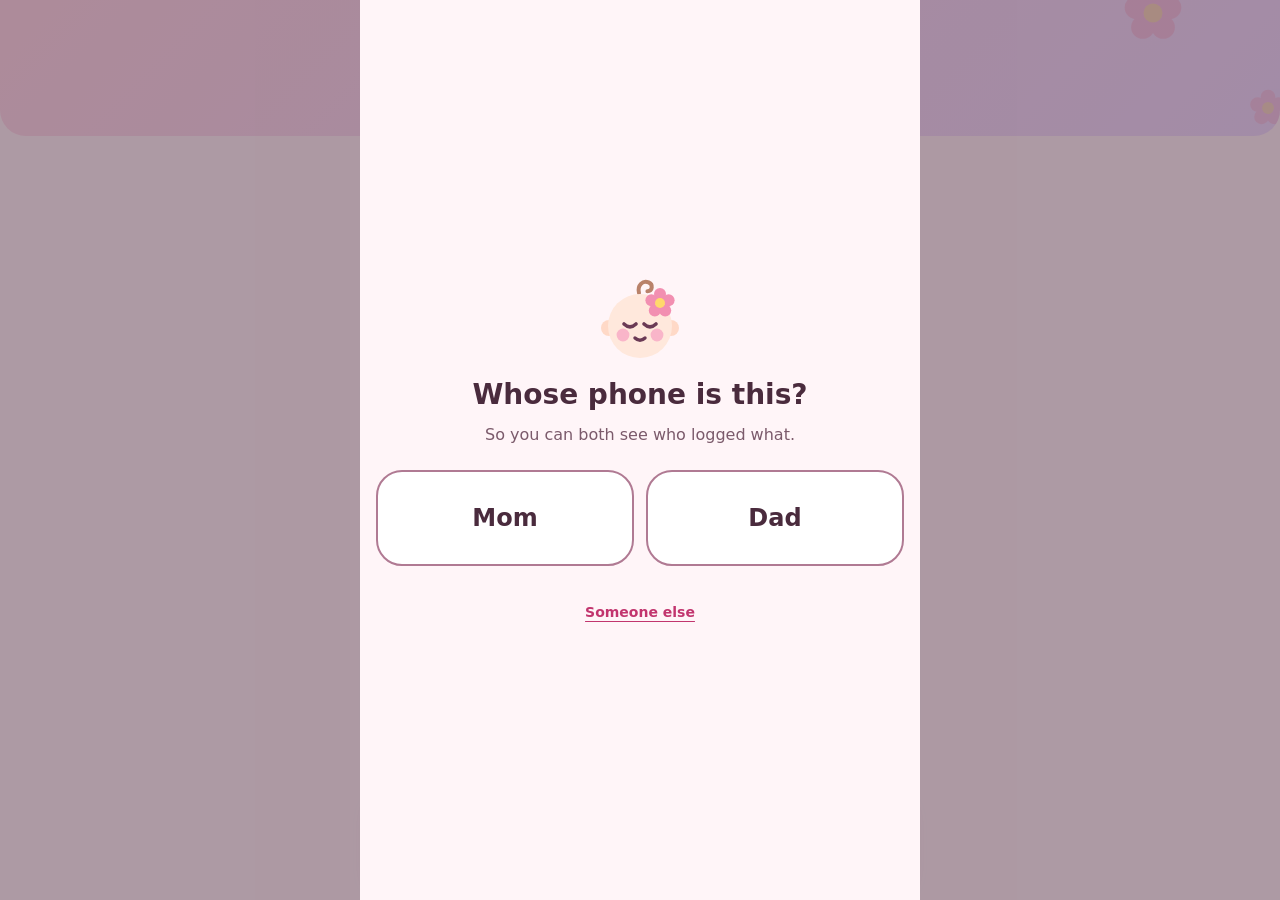
==== index.html @ aec317e0 "What she drank, and donor milk. The front page adds up bottle feeds over the last 24 hours and each " ====
<!doctype html>
<html lang="en">
<head>
<meta charset="utf-8">
<meta name="viewport" content="width=device-width, initial-scale=1, viewport-fit=cover">
<meta name="robots" content="noindex, nofollow">
<title>Jubilee</title>
<meta name="theme-color" content="#FFD9E6" media="(prefers-color-scheme: light)">
<meta name="theme-color" content="#4A2B3D" media="(prefers-color-scheme: dark)">
<meta name="apple-mobile-web-app-capable" content="yes">
<meta name="mobile-web-app-capable" content="yes">
<meta name="apple-mobile-web-app-status-bar-style" content="default">
<meta name="apple-mobile-web-app-title" content="Jubilee">
<link rel="manifest" href="manifest.webmanifest">
<link rel="apple-touch-icon" href="bloom-180.png">
<link rel="icon" type="image/png" href="bloom-180.png">
<link rel="stylesheet" href="style.css">
</head>
<body>
<a class="skip" href="#main">Skip to the log</a>

<!-- The drawings. Each is used by name with <svg class="art"><use href="#i-…"/></svg>. -->
<svg width="0" height="0" style="position:absolute" aria-hidden="true" focusable="false">
  <symbol id="i-feed" viewBox="0 0 48 48">
    <path d="M19.500 12c0-6.500 9-6.500 9 0z" fill="#F7A8C4"/>
    <rect x="15" y="11.500" width="18" height="6" rx="3" fill="#E86FA0"/>
    <rect x="14" y="17" width="20" height="26" rx="8" fill="#FFFFFF" stroke="#E86FA0" stroke-width="2"/>
    <path d="M15.500 27h17v8a6.500 6.500 0 0 1-6.500 6.500h-4a6.500 6.500 0 0 1-6.500-6.500z" fill="#FFE1EC"/>
    <circle cx="20.500" cy="31" r="1.500" fill="#6B3A55"/><circle cx="27.500" cy="31" r="1.500" fill="#6B3A55"/>
    <path d="M21.500 34.500q2.500 2.300 5 0" fill="none" stroke="#6B3A55" stroke-width="1.500" stroke-linecap="round"/>
    <circle cx="18" cy="34" r="1.600" fill="#F7A8C4" opacity=".8"/><circle cx="30" cy="34" r="1.600" fill="#F7A8C4" opacity=".8"/>
  </symbol>
  <symbol id="i-pee" viewBox="0 0 48 48">
    <path d="M24 5c7.500 9.500 12.500 15.500 12.500 23a12.500 12.500 0 0 1-25 0c0-7.500 5-13.500 12.500-23z" fill="#FFE08A" stroke="#F0B94A" stroke-width="2" stroke-linejoin="round"/>
    <path d="M17 24c.500-3 2-5.500 4-8" fill="none" stroke="#FFFFFF" stroke-width="2.500" stroke-linecap="round" opacity=".85"/>
    <circle cx="20" cy="29" r="1.600" fill="#6B3A55"/><circle cx="28" cy="29" r="1.600" fill="#6B3A55"/>
    <path d="M21 33q3 2.600 6 0" fill="none" stroke="#6B3A55" stroke-width="1.600" stroke-linecap="round"/>
    <circle cx="17" cy="32.500" r="1.800" fill="#F7A8C4" opacity=".85"/><circle cx="31" cy="32.500" r="1.800" fill="#F7A8C4" opacity=".85"/>
  </symbol>
  <symbol id="i-poop" viewBox="0 0 48 48">
    <path d="M25 5c1 4.500-1.500 6.500-4.500 7.500-3.500 1.200-5 3.500-4 6.500-4 .800-6 4-5 7.500-4.500 1.200-6.500 5.500-4.500 9.500 1.300 2.700 4 4.500 7.500 4.500h19c3.500 0 6.200-1.800 7.500-4.500 2-4 0-8.300-4.500-9.500 1-3.500-1-6.700-5-7.500 1-4-1-6.500-3.500-8-1.500-.900-2.500-3-3-6z" fill="#C79B7A" stroke="#9A6E52" stroke-width="2" stroke-linejoin="round"/>
    <circle cx="19" cy="30" r="3.300" fill="#FFFFFF"/><circle cx="29" cy="30" r="3.300" fill="#FFFFFF"/>
    <circle cx="19.600" cy="30.400" r="1.500" fill="#5A3B2A"/><circle cx="28.400" cy="30.400" r="1.500" fill="#5A3B2A"/>
    <path d="M20.500 36q3.500 3 7 0" fill="none" stroke="#5A3B2A" stroke-width="1.700" stroke-linecap="round"/>
    <circle cx="14.500" cy="34.500" r="1.900" fill="#F7A8C4" opacity=".85"/><circle cx="33.500" cy="34.500" r="1.900" fill="#F7A8C4" opacity=".85"/>
  </symbol>
  <symbol id="i-pump" viewBox="0 0 48 48">
    <path d="M13 6h22l-6.500 9.500h-9z" fill="#CDEFE0" stroke="#5FB894" stroke-width="2" stroke-linejoin="round"/>
    <rect x="18.500" y="14.500" width="11" height="5" rx="2" fill="#5FB894"/>
    <rect x="13" y="19" width="22" height="24" rx="8" fill="#FFFFFF" stroke="#5FB894" stroke-width="2"/>
    <path d="M14.500 30h19v5a6.500 6.500 0 0 1-6.500 6.500h-6a6.500 6.500 0 0 1-6.500-6.500z" fill="#DDF5EA"/>
    <circle cx="20.500" cy="32.500" r="1.500" fill="#6B3A55"/><circle cx="27.500" cy="32.500" r="1.500" fill="#6B3A55"/>
    <path d="M21.500 36q2.500 2.300 5 0" fill="none" stroke="#6B3A55" stroke-width="1.500" stroke-linecap="round"/>
    <circle cx="18" cy="35.500" r="1.600" fill="#F7A8C4" opacity=".8"/><circle cx="30" cy="35.500" r="1.600" fill="#F7A8C4" opacity=".8"/>
  </symbol>
  <symbol id="i-flower" viewBox="0 0 48 48">
    <g fill="currentColor">
      <circle cx="24" cy="12" r="8"/><circle cx="35.400" cy="20.300" r="8"/><circle cx="31" cy="33.700" r="8"/>
      <circle cx="17" cy="33.700" r="8"/><circle cx="12.600" cy="20.300" r="8"/>
    </g>
    <circle cx="24" cy="24" r="6.500" fill="#FFD86B"/>
  </symbol>
  <symbol id="i-baby" viewBox="0 0 48 48">
    <path d="M23.500 9.500c-1-4 2-6.500 4.800-5.300 2.400 1 2 4.400-.600 4.400" fill="none" stroke="#B9826A" stroke-width="2" stroke-linecap="round"/>
    <circle cx="8.500" cy="27" r="4" fill="#FFD9C7"/><circle cx="39.500" cy="27" r="4" fill="#FFD9C7"/>
    <circle cx="24" cy="26" r="16" fill="#FFE8DC"/>
    <circle cx="15.500" cy="30.500" r="3.200" fill="#F7A8C4" opacity=".8"/><circle cx="32.500" cy="30.500" r="3.200" fill="#F7A8C4" opacity=".8"/>
    <path d="M16 25q3 2.800 6 0M26 25q3 2.800 6 0" fill="none" stroke="#6B3A55" stroke-width="1.800" stroke-linecap="round"/>
    <path d="M21.500 32q2.500 2.300 5 0" fill="none" stroke="#6B3A55" stroke-width="1.700" stroke-linecap="round"/>
    <g fill="#F28FB1"><circle cx="34" cy="10" r="3"/><circle cx="38.300" cy="13.100" r="3"/><circle cx="36.600" cy="18.200" r="3"/><circle cx="31.400" cy="18.200" r="3"/><circle cx="29.700" cy="13.100" r="3"/></g>
    <circle cx="34" cy="14.500" r="2.500" fill="#FFD86B"/>
  </symbol>
</svg>

<header class="bar">
  <svg class="art bar-deco bar-deco-1" aria-hidden="true"><use href="#i-flower"/></svg>
  <svg class="art bar-deco bar-deco-2" aria-hidden="true"><use href="#i-flower"/></svg>
  <svg class="art bar-deco bar-deco-3" aria-hidden="true"><use href="#i-flower"/></svg>
  <div class="bar-top">
    <svg class="art bar-face" aria-hidden="true"><use href="#i-baby"/></svg>
    <div class="bar-title">
      <p class="bar-eyebrow">Feeds &amp; diapers</p>
      <h1 id="babyName">Jubilee</h1>
    </div>
    <button type="button" class="icon-btn" id="helpBtn" aria-label="How this works"><span aria-hidden="true">?</span></button>
    <button type="button" class="icon-btn" id="gearBtn" aria-label="Settings">
      <svg class="line" viewBox="0 0 24 24" aria-hidden="true"><circle cx="12" cy="12" r="3"/><path d="M12 2.8v2.4M12 18.8v2.4M2.8 12h2.4M18.8 12h2.4M5.5 5.5l1.7 1.7M16.8 16.8l1.7 1.7M5.5 18.5l1.7-1.700M16.800 7.200l1.700-1.700"/></svg>
    </button>
  </div>
  <button type="button" class="sync" id="syncBtn">
    <span class="sync-dot" aria-hidden="true"></span><span id="syncText">This phone only. Tap to connect</span>
  </button>
</header>

<main id="main">
  <!-- Shown in Safari on an iPhone until the app is on the Home Screen. -->
  <div class="nudge" id="nudge" hidden>
    <svg class="art" aria-hidden="true"><use href="#i-flower"/></svg>
    <div class="nudge-body">
      <p class="nudge-title">Put Jubilee on your Home Screen</p>
      <p class="nudge-text" id="nudgeText">It opens like a real app, one tap from your Home Screen. Four quick steps, with pictures.</p>
      <div class="nudge-actions">
        <button type="button" class="btn btn-primary" id="nudgeShow">Show me how</button>
        <button type="button" class="link-btn" id="nudgeHide">Not now</button>
      </div>
    </div>
  </div>

  <!-- On a connected phone, until the other phone has logged something. -->
  <div class="nudge" id="invite" hidden>
    <svg class="art" aria-hidden="true"><use href="#i-flower"/></svg>
    <div class="nudge-body">
      <p class="nudge-title" id="inviteTitle">Share Jubilee with the other phone</p>
      <p class="nudge-text">One tap sends a link. Their phone walks them through the rest, so there is nothing to explain.</p>
      <div class="nudge-actions">
        <button type="button" class="btn btn-primary" id="inviteSend">Send the invite</button>
        <button type="button" class="link-btn" id="inviteHide">Not now</button>
      </div>
    </div>
  </div>

  <!-- A feed or pump that is still going. One tap on Done saves how long it took. -->
  <div class="running" id="running" hidden>
    <svg class="art" aria-hidden="true"><use id="runningArt" href="#i-feed"/></svg>
    <p class="running-text"><strong id="runningWhat">Feeding</strong><span id="runningTime">1 min</span></p>
    <button type="button" class="btn btn-primary" id="runningDone">Done feeding</button>
    <button type="button" class="link-btn" id="runningStop">Don't time it</button>
  </div>

  <section class="since" aria-label="Time since the last feed, pee, poop and pump">
    <div class="since-item" data-kind="feed">
      <svg class="art" aria-hidden="true"><use href="#i-feed"/></svg>
      <h2 class="eyebrow">Last feed</h2>
      <p class="since-value" id="sinceFeed">&ndash;</p>
      <p class="since-sub" id="sinceFeedSub">None yet</p>
    </div>
    <div class="since-item" data-kind="pee">
      <svg class="art" aria-hidden="true"><use href="#i-pee"/></svg>
      <h2 class="eyebrow">Last pee</h2>
      <p class="since-value" id="sincePee">&ndash;</p>
      <p class="since-sub" id="sincePeeSub">None yet</p>
    </div>
    <div class="since-item" data-kind="poop">
      <svg class="art" aria-hidden="true"><use href="#i-poop"/></svg>
      <h2 class="eyebrow">Last poop</h2>
      <p class="since-value" id="sincePoop">&ndash;</p>
      <p class="since-sub" id="sincePoopSub">None yet</p>
    </div>
    <div class="since-item" data-kind="pump">
      <svg class="art" aria-hidden="true"><use href="#i-pump"/></svg>
      <h2 class="eyebrow">Last pump</h2>
      <p class="since-value" id="sincePump">&ndash;</p>
      <p class="since-sub" id="sincePumpSub">None yet</p>
    </div>
  </section>

  <p class="next-side" id="nextSide" hidden></p>

  <p class="tally"><span class="eyebrow">Last 24 hours</span> <span id="tally">0 feeds &middot; 0 pees &middot; 0 poops</span></p>
  <p class="tally tally-drank" id="intakeLine" hidden><span class="eyebrow">She drank, last 24 hours</span> <span id="intake"></span></p>

  <p class="notice" id="notice" hidden></p>

  <!-- Folded shut by default. The steps are filled in by app.js from core.js, the same text the button copies. -->
  <details class="install" id="install">
    <summary>
      <span>Put this app on a Home Screen</span>
      <svg class="line" viewBox="0 0 24 24" aria-hidden="true"><path d="M6 9l6 6 6-6"/></svg>
    </summary>
    <div class="install-body">
      <p class="install-note">For iPhone. Copy the steps and text them to whoever needs the app.</p>
      <ol class="install-steps" id="installSteps"></ol>
      <button type="button" class="btn" id="installCopy">Copy these steps</button>
    </div>
  </details>

  <section class="history" aria-labelledby="historyHead">
    <h2 class="eyebrow" id="historyHead">History</h2>
    <div id="log"></div>
  </section>
</main>

<!-- Appears for a few seconds after a tap: undo, back-date, or add detail. Nothing here is required. -->
<aside class="tray" id="tray" hidden aria-live="polite">
  <div class="tray-head">
    <p class="tray-title" id="trayTitle"></p>
    <button type="button" class="link-btn" id="trayUndo">Undo</button>
  </div>
  <div id="traySide" hidden>
    <p class="eyebrow tray-label" id="traySideLabel">Started on</p>
    <div class="chips chips-big" role="group" aria-labelledby="traySideLabel">
      <button type="button" class="chip" data-side="L" aria-pressed="false">Left</button>
      <button type="button" class="chip" data-side="R" aria-pressed="false">Right</button>
      <button type="button" class="chip" data-side="bottle" aria-pressed="false">Bottle</button>
    </div>
  </div>
  <div id="trayAmount" hidden>
    <p class="eyebrow tray-label" id="trayAmountLabel">How much</p>
    <div class="milk-pick" id="trayMilk" hidden>
      <button type="button" class="chip" id="trayDonor" aria-pressed="false">Donor milk</button>
    </div>
    <div class="unit-pick" role="group" aria-label="Measure in">
      <button type="button" class="chip" data-unit="oz" aria-pressed="true" aria-label="Measure in ounces">oz</button>
      <button type="button" class="chip" data-unit="ml" aria-pressed="false" aria-label="Measure in millilitres">mL</button>
    </div>
    <div data-for-unit="oz">
      <div class="chips" role="group" aria-labelledby="trayAmountLabel">
        <button type="button" class="chip" data-oz="1" aria-pressed="false">1 oz</button>
        <button type="button" class="chip" data-oz="2" aria-pressed="false">2 oz</button>
        <button type="button" class="chip" data-oz="3" aria-pressed="false">3 oz</button>
        <button type="button" class="chip" data-oz="4" aria-pressed="false">4 oz</button>
      </div>
      <div class="stepper">
        <button type="button" class="chip" data-step="-0.5" aria-label="Half an ounce less">&minus; &frac12;</button>
        <p class="stepper-value" id="trayOz" aria-live="polite">Not set</p>
        <button type="button" class="chip" data-step="0.5" aria-label="Half an ounce more">+ &frac12;</button>
      </div>
    </div>
    <div data-for-unit="ml" hidden>
      <div class="chips" role="group" aria-labelledby="trayAmountLabel">
        <button type="button" class="chip" data-ml="15" aria-pressed="false">15 mL</button>
        <button type="button" class="chip" data-ml="30" aria-pressed="false">30 mL</button>
        <button type="button" class="chip" data-ml="45" aria-pressed="false">45 mL</button>
        <button type="button" class="chip" data-ml="60" aria-pressed="false">60 mL</button>
      </div>
      <div class="stepper stepper-ml">
        <button type="button" class="chip" data-step-ml="-5" aria-label="5 millilitres less">&minus; 5</button>
        <button type="button" class="chip" data-step-ml="-1" aria-label="1 millilitre less">&minus; 1</button>
        <p class="stepper-value" id="trayMl" aria-live="polite">Not set</p>
        <button type="button" class="chip" data-step-ml="1" aria-label="1 millilitre more">+ 1</button>
        <button type="button" class="chip" data-step-ml="5" aria-label="5 millilitres more">+ 5</button>
      </div>
    </div>
  </div>
  <p class="eyebrow tray-label">Happened earlier? Tap how long ago</p>
  <div class="chips" id="trayWhen" role="group" aria-label="How long ago did it happen">
    <button type="button" class="chip" data-back="0" aria-pressed="true">Just now</button>
    <button type="button" class="chip" data-back="15" aria-pressed="false">15 min</button>
    <button type="button" class="chip" data-back="30" aria-pressed="false">30 min</button>
    <button type="button" class="chip" data-back="60" aria-pressed="false">1 hour</button>
  </div>
  <div class="tray-foot">
    <button type="button" class="link-btn" id="trayMore">Add a note or exact time</button>
    <button type="button" class="link-btn" id="trayDone">Close</button>
  </div>
</aside>

<nav class="actions" aria-label="Log it now, one tap">
  <button type="button" class="act" data-log="feed">
    <svg class="art" aria-hidden="true"><use href="#i-feed"/></svg>
    <span class="act-label">Feed</span>
  </button>
  <button type="button" class="act" data-log="pee">
    <svg class="art" aria-hidden="true"><use href="#i-pee"/></svg>
    <span class="act-label">Pee</span>
  </button>
  <button type="button" class="act" data-log="poop">
    <svg class="art" aria-hidden="true"><use href="#i-poop"/></svg>
    <span class="act-label">Poop</span>
  </button>
  <button type="button" class="act" data-log="pump">
    <svg class="art" aria-hidden="true"><use href="#i-pump"/></svg>
    <span class="act-label">Pump</span>
  </button>
</nav>

<dialog class="sheet" id="editSheet" aria-labelledby="editTitle">
  <form method="dialog" id="editForm" novalidate>
    <h2 class="sheet-title" id="editTitle" tabindex="-1" autofocus>Edit entry</h2>

    <fieldset class="seg seg-4">
      <legend class="eyebrow">What was it</legend>
      <label><input type="radio" name="kind" value="feed"><span>Feed</span></label>
      <label><input type="radio" name="kind" value="pee"><span>Pee</span></label>
      <label><input type="radio" name="kind" value="poop"><span>Poop</span></label>
      <label><input type="radio" name="kind" value="pump"><span>Pump</span></label>
    </fieldset>

    <label class="field">
      <span class="eyebrow">When</span>
      <input type="datetime-local" id="editWhen" name="when" required>
      <span class="field-error" id="editWhenError" hidden>Pick a date and time for this entry.</span>
    </label>

    <div id="feedFields">
      <fieldset class="seg seg-4" id="editSide">
        <legend class="eyebrow">Started on (optional)</legend>
        <label><input type="checkbox" name="side" value="L"><span>Left</span></label>
        <label><input type="checkbox" name="side" value="R"><span>Right</span></label>
        <label><input type="checkbox" name="side" value="B"><span>Both</span></label>
        <label><input type="checkbox" name="side" value="bottle"><span>Bottle</span></label>
      </fieldset>
      <div class="field-row">
        <label class="field">
          <span class="eyebrow">How long, minutes (optional)</span>
          <input type="number" id="editMin" name="minutes" autocomplete="off" inputmode="numeric" min="0" max="600" step="1">
        </label>
        <label class="field">
          <span class="eyebrow">How much (optional)</span>
          <input type="number" id="editAmount" name="amount" autocomplete="off" inputmode="decimal" min="0" max="99" step="0.25">
        </label>
      </div>
      <fieldset class="seg seg-2 seg-tight" id="editMilk">
        <legend class="eyebrow">What milk (optional)</legend>
        <label><input type="checkbox" name="donor"><span>Donor milk</span></label>
      </fieldset>
      <fieldset class="seg seg-2 seg-tight">
        <legend class="eyebrow">Measured in</legend>
        <label><input type="radio" name="unit" value="oz" checked><span>Ounces</span></label>
        <label><input type="radio" name="unit" value="ml"><span>mL</span></label>
      </fieldset>
    </div>

    <label class="field">
      <span class="eyebrow">Note (optional)</span>
      <input type="text" id="editNote" name="note" maxlength="280" autocomplete="off">
    </label>

    <div class="sheet-actions">
      <button type="submit" class="btn btn-primary" id="editSave">Save entry</button>
      <button type="button" class="btn" id="editCancel">Cancel</button>
    </div>
    <button type="button" class="btn btn-danger" id="editDelete">Delete this entry</button>
  </form>
</dialog>

<dialog class="sheet" id="settingsSheet" aria-labelledby="settingsTitle">
  <form method="dialog" id="settingsForm" novalidate>
    <h2 class="sheet-title" id="settingsTitle" tabindex="-1" autofocus>Settings</h2>

    <fieldset class="seg">
      <legend class="eyebrow">Whose phone is this</legend>
      <label><input type="radio" name="who" value="mom"><span>Mom</span></label>
      <label><input type="radio" name="who" value="dad"><span>Dad</span></label>
      <label><input type="radio" name="who" value="other"><span>Other</span></label>
    </fieldset>
    <label class="field" id="setMeField" hidden>
      <span class="eyebrow">Your name</span>
      <input type="text" id="setMe" name="logger" maxlength="40" autocomplete="off" placeholder="Grandma, Auntie…">
      <span class="field-help">Shown next to what you log, so everyone can tell who logged what.</span>
    </label>
    <fieldset class="seg seg-2">
      <legend class="eyebrow">A feed on this phone is usually</legend>
      <label><input type="radio" name="feedkind" value="breast"><span>Breast</span></label>
      <label><input type="radio" name="feedkind" value="bottle"><span>Bottle</span></label>
      <p class="field-help seg-help">Only the starting choice. Left, Right and Bottle are always there on every feed.</p>
    </fieldset>
    <label class="field">
      <span class="eyebrow">Baby's name</span>
      <input type="text" id="setBaby" name="baby" maxlength="40" autocomplete="off">
    </label>

    <h3 class="sheet-sub">Sharing between phones</h3>
    <p class="sheet-status" id="setStatus"></p>
    <button type="button" class="btn btn-primary" id="setShare" hidden>Invite another phone</button>
    <details class="adv" id="setAdv">
      <summary>Connect by hand</summary>
      <p class="field-help">You should not need this. The invite link does it for you.</p>
      <label class="field">
        <span class="eyebrow">Sync key or setup link</span>
        <input type="text" id="setToken" name="synckey" autocomplete="off" autocapitalize="off" autocorrect="off" spellcheck="false">
        <span class="field-help">Paste the invite link you were texted, or the GitHub key if this is the very first phone.</span>
        <span class="field-error" id="setTokenError" hidden></span>
      </label>
      <label class="field">
        <span class="eyebrow">Private log location</span>
        <input type="text" id="setRepo" name="logrepo" autocomplete="off" autocapitalize="off" spellcheck="false">
        <span class="field-help">Leave this as it is.</span>
      </label>
    </details>

    <div class="sheet-actions">
      <button type="submit" class="btn btn-primary" id="setSave">Save settings</button>
      <button type="button" class="btn" id="setCancel">Cancel</button>
    </div>
    <button type="button" class="btn" id="setExport">Download the log as a spreadsheet</button>
    <button type="button" class="btn" id="setHelp">How this works</button>
  </form>
</dialog>

<!-- The first-run guide. One screen at a time; app.js decides which this phone needs (core.firstScreen). -->
<dialog class="sheet guide" id="guide" aria-label="Getting started">
  <section class="guide-step" data-step="hello" hidden>
    <svg class="art welcome-art" aria-hidden="true"><use href="#i-baby"/></svg>
    <h2 class="sheet-title" tabindex="-1">Welcome to Jubilee</h2>
    <p class="welcome-lead">One tap logs a feed or a diaper, and you both see it. Let's put it on your phone. It takes about a minute.</p>
    <button type="button" class="btn btn-primary btn-big" id="guideGo">Let's go</button>
    <button type="button" class="link-btn guide-skip" data-guide="later">Not now, just let me look</button>
  </section>

  <section class="guide-step" data-step="install" hidden>
    <p class="guide-count">Step 1 of 2</p>
    <h2 class="sheet-title" tabindex="-1">Put Jubilee on your Home Screen</h2>
    <div class="seg seg-2 guide-browser" role="group" aria-label="Which browser are you in">
      <button type="button" class="chip" data-browser="safari" aria-pressed="true">Safari</button>
      <button type="button" class="chip" data-browser="chrome" aria-pressed="false">Chrome</button>
    </div>
    <p class="guide-note" id="guideBrowserNote">Pick the one you are in right now. The steps change to match.</p>
    <ol class="guide-list" id="guideList"></ol>
    <p class="guide-note" id="guideCarry">It walks you through the rest.</p>
    <button type="button" class="link-btn guide-skip" data-guide="later">Not now, just let me look</button>
  </section>

  <section class="guide-step" data-step="connect" hidden>
    <svg class="art welcome-art guide-flower" aria-hidden="true"><use href="#i-flower"/></svg>
    <p class="guide-count">Step 2 of 2</p>
    <h2 class="sheet-title" tabindex="-1">Connect to your family's log</h2>
    <p class="welcome-lead">So you both see the same feeds and diapers.</p>
    <ol class="guide-list guide-list-plain">
      <li><span><strong>Go to the text message with the Jubilee invite.</strong> Press and hold the link, then tap "Copy".</span></li>
      <li><span><strong>Come back here and tap the box below.</strong> Tap "Paste".</span></li>
      <li><span><strong>Tap "Connect".</strong></span></li>
    </ol>
    <label class="field guide-field">
      <span class="eyebrow">Paste the invite link here</span>
      <input type="text" id="guidePaste" autocomplete="off" autocapitalize="off" autocorrect="off" spellcheck="false" placeholder="Tap here, then tap Paste">
      <span class="field-error" id="guidePasteError" hidden>That is not a Jubilee invite. Copy the whole link from the text message and try again.</span>
    </label>
    <button type="button" class="btn btn-primary btn-big" id="guidePasteGo">Connect</button>
    <button type="button" class="btn" id="guideConnect">Or paste it for me</button>
    <p class="guide-note" id="guideConnectHelp" hidden>Nothing to paste yet. Copy the invite link from the text message first.</p>
    <p class="guide-note">Setting up the very first phone? Paste your GitHub key in the box instead.</p>
    <button type="button" class="link-btn guide-skip" data-guide="skip-connect">Skip, use this phone on its own</button>
  </section>

  <section class="guide-step" data-step="who" hidden>
    <svg class="art welcome-art" aria-hidden="true"><use href="#i-baby"/></svg>
    <h2 class="sheet-title" tabindex="-1">Whose phone is this?</h2>
    <p class="welcome-lead">So you can both see who logged what.</p>
    <div class="guide-who">
      <button type="button" class="btn btn-big" data-who="mom">Mom</button>
      <button type="button" class="btn btn-big" data-who="dad">Dad</button>
    </div>
    <button type="button" class="link-btn guide-skip" id="guideWhoOther">Someone else</button>
    <div id="guideOther" hidden>
      <label class="field">
        <span class="eyebrow">Your name</span>
        <input type="text" id="guideName" maxlength="40" autocomplete="off" placeholder="Grandma, Auntie…">
      </label>
      <button type="button" class="btn btn-primary" id="guideNameGo">That's me</button>
    </div>
  </section>
</dialog>

<!-- The four short tips. Shown once by itself on first open; the ? button and "How this works" bring it back any time. -->
<dialog class="sheet welcome" id="welcomeSheet" aria-labelledby="welcomeTitle">
  <svg class="art welcome-art" aria-hidden="true"><use href="#i-baby"/></svg>
  <h2 class="sheet-title" id="welcomeTitle" tabindex="-1" autofocus>Welcome to Jubilee</h2>
  <p class="welcome-lead">Keeping track is one tap. Here's all there is to it.</p>
  <ul class="tips">
    <li><svg class="art" aria-hidden="true"><use href="#i-feed"/></svg><span><strong>Tap Feed, Pee or Poop</strong> the moment it happens. It's saved with the time. Nothing else to fill in.</span></li>
    <li><svg class="art" aria-hidden="true"><use href="#i-flower"/></svg><span><strong>After a Feed, tap Left or Right</strong> for the side it started on. Jubilee then tells you which side is next.</span></li>
    <li><svg class="art" aria-hidden="true"><use href="#i-flower"/></svg><span><strong>Forgot one?</strong> Tap it now, then tap 15 min, 30 min or 1 hour.</span></li>
    <li><svg class="art" aria-hidden="true"><use href="#i-baby"/></svg><span><strong>Made a mistake?</strong> Tap Undo, or tap any entry to fix or delete it.</span></li>
  </ul>
  <div class="sheet-actions">
    <button type="button" class="btn btn-primary" id="welcomeOk">Got it</button>
    <button type="button" class="btn" id="welcomeMore">Show me more</button>
  </div>
</dialog>

<!-- The whole manual. Opened with "Show me more" on the short tips. -->
<dialog class="sheet help" id="helpSheet" aria-labelledby="helpTitle">
  <h2 class="sheet-title" id="helpTitle" tabindex="-1" autofocus>How this works</h2>
  <button type="button" class="link-btn" id="helpBasics">Just the basics, please</button>

  <section class="help-card">
    <h3><svg class="art" aria-hidden="true"><use href="#i-feed"/></svg>Logging</h3>
    <ol>
      <li>Tap <strong>Feed</strong>, <strong>Pee</strong> or <strong>Poop</strong> at the bottom the moment it happens.</li>
      <li>That's it. It's saved with the time.</li>
    </ol>
    <p>After a <strong>Feed</strong>, two big buttons ask which side she <strong>started on</strong>: tap <strong>Left</strong> or <strong>Right</strong> (or <strong>Bottle</strong>). One tap, no typing. The front page then tells you which side to start on next time.</p>
    <p>After a <strong>Bottle</strong> feed or a <strong>Pump</strong>, the tray asks how much. Tap <strong>oz</strong> or <strong>mL</strong> first, whichever you measure in; this phone remembers. Then tap an amount, or nudge it to the exact number. For a bottle of donor milk, tap <strong>Donor milk</strong> too.</p>
    <p>The front page adds up what she drank from bottles in the last 24 hours, and each day in the list has its own total. A bottle with no amount is called out, so you know the total is short.</p>
    <p>The little tray that pops up also lets you <strong>Undo</strong> or say it happened earlier. Ignore it and it goes away.</p>
  </section>

  <section class="help-card">
    <h3><svg class="art" aria-hidden="true"><use href="#i-flower"/></svg>Forgot to log one?</h3>
    <ol>
      <li>Tap the button now.</li>
      <li>In the tray, tap <strong>15 min</strong>, <strong>30 min</strong> or <strong>1 hour</strong>.</li>
      <li>For any other time, tap <strong>Add a note or exact time</strong>.</li>
    </ol>
  </section>

  <section class="help-card">
    <h3><svg class="art" aria-hidden="true"><use href="#i-baby"/></svg>Fix or delete an entry</h3>
    <ol>
      <li>Tap the entry in <strong>History</strong>.</li>
      <li>Change what you need and tap <strong>Save entry</strong>.</li>
      <li>To remove it, tap <strong>Delete this entry</strong>, then tap it again.</li>
    </ol>
  </section>

  <section class="help-card">
    <h3><svg class="art" aria-hidden="true"><use href="#i-pee"/></svg>What the top of the screen shows</h3>
    <p><strong>Last feed, Last pee, Last poop</strong> is how long ago each one was. <strong>Last 24 hours</strong> is how many of each since this time yesterday.</p>
  </section>

  <section class="help-card">
    <h3><svg class="art" aria-hidden="true"><use href="#i-flower"/></svg>Sharing with the other phone</h3>
    <p>The words under the baby's name tell you where your entries are:</p>
    <ul>
      <li><strong>This phone only</strong>: entries stay on this phone. Tap those words to connect it.</li>
      <li><strong>Shared</strong>: both phones see the same log.</li>
      <li><strong>Syncing</strong>: sending right now.</li>
      <li><strong>Not synced</strong>: usually no signal. Your entries are safe and it keeps trying. Tap it to try again.</li>
    </ul>
    <p><strong>To invite another phone:</strong> tap the gear, then <strong>Invite another phone</strong>, and text the link. That's all you do.</p>
    <p><strong>Were you sent an invite?</strong> Tap the link in the text. Jubilee walks you through the rest, one step at a time.</p>
  </section>

  <section class="help-card">
    <h3><svg class="art" aria-hidden="true"><use href="#i-baby"/></svg>Put it on your Home Screen</h3>
    <p>So it opens like a real app with one tap.</p>
    <button type="button" class="btn" id="helpInstall">Show me the steps</button>
  </section>

  <section class="help-card">
    <h3><svg class="art" aria-hidden="true"><use href="#i-poop"/></svg>Good to know</h3>
    <ul>
      <li><strong>No signal?</strong> It still works. Entries wait on your phone and send themselves later.</li>
      <li><strong>Doctor wants numbers?</strong> Tap the gear, then <strong>Download the log as a spreadsheet</strong>.</li>
      <li><strong>Mom or Dad?</strong> The gear is where you change whose phone this is.</li>
    </ul>
  </section>

  <button type="button" class="btn btn-primary" id="helpClose">Got it</button>
</dialog>

<div class="toast" id="toast" role="status" aria-live="polite" hidden>
  <span id="toastText"></span>
  <button type="button" class="link-btn" id="toastAction" hidden></button>
</div>

<noscript><p class="notice">This log needs JavaScript turned on.</p></noscript>
<script type="module" src="app.js"></script>
</body>
</html>
---- style.css ----
/* Baby log. A soft nursery look: blush pink, lavender and peach, round corners, a rounded typeface,
   little flowers and cartoon icons (drawn in index.html). Every text and control color below was picked
   to stay readable: body text is 4.5:1 or better on its background in both light and dark. */

:root {
  --bg: #FFF5F8;
  --paper: #FFFFFF;
  --ink: #4A2B3D;
  --muted: #7B5A6B;
  --accent: #F28FB1;      /* decoration only, never small text */
  --rose: #C2356E;        /* buttons and links: white on it is 5.2:1 */
  --on-rose: #FFFFFF;
  --cream: #F9DCE6;       /* soft borders */
  --rule: #FCE9EF;
  --field: #B07A93;       /* input and chip borders, 3:1 on white */
  --danger: #B3261E;
  --feed: #FFD9E6;
  --pee: #EADFFF;
  --poop: #FFE3D1;
  --pump: #D9F2E6;
  --bar-a: #FFD9E6;
  --bar-b: #EBDCFF;
  --petal: #F7A8C4;
  --shadow: 0 6px 20px rgba(194, 53, 110, 0.10);
  --s1: 4px; --s2: 8px; --s3: 12px; --s4: 16px; --s5: 24px; --s6: 32px;
  --r1: 12px; --r2: 18px; --r3: 26px;
  --fast: 100ms; --slow: 260ms;
  color-scheme: light dark;
}

@media (prefers-color-scheme: dark) {
  :root {
    --bg: #241A21;
    --paper: #31242D;
    --ink: #FDEFF4;
    --muted: #D6BAC8;
    --rose: #F6A3C0;
    --on-rose: #3A1528;
    --cream: #4C3744;
    --rule: #3D2D37;
    --field: #A98599;
    --danger: #FFB4AB;
    --feed: #5B2F45;
    --pee: #43366A;
    --poop: #5C4031;
    --pump: #2F4D40;
    --bar-a: #4F2B40;
    --bar-b: #3D3160;
    --petal: #B8648A;
    --shadow: 0 6px 20px rgba(0, 0, 0, 0.35);
  }
}

*, *::before, *::after { box-sizing: border-box; margin: 0; padding: 0; }

html { -webkit-text-size-adjust: 100%; scroll-padding-top: var(--s4); scroll-padding-bottom: 160px; }

body {
  font-family: ui-rounded, 'SF Pro Rounded', 'Nunito', system-ui, -apple-system, 'Helvetica Neue', Arial, sans-serif;
  font-size: 16px;
  line-height: 1.45;
  color: var(--ink);
  background: var(--bg);
  min-height: 100vh; min-height: 100dvh;
  /* room for the fixed buttons, plus the tray when it is open */
  padding-bottom: calc(144px + env(safe-area-inset-bottom));
  -webkit-tap-highlight-color: transparent;
}

button, input { font: inherit; color: inherit; }
button { cursor: pointer; touch-action: manipulation; }
strong { font-weight: 700; }

:focus-visible { outline: 3px solid var(--rose); outline-offset: 2px; }

.skip {
  position: absolute; left: var(--s2); top: -80px; z-index: 50;
  background: var(--paper); color: var(--ink); padding: var(--s3) var(--s4); border-radius: var(--r1);
}
.skip:focus { top: calc(var(--s2) + env(safe-area-inset-top)); }

.eyebrow { font-size: 13px; font-weight: 700; color: var(--muted); }

/* drawings */
.art { width: 32px; height: 32px; flex: 0 0 auto; display: block; }
svg.line { width: 24px; height: 24px; fill: none; stroke: currentColor; stroke-width: 1.8; stroke-linecap: round; stroke-linejoin: round; }

/* ── Top ── */
.bar {
  position: relative; overflow: hidden;
  background: linear-gradient(135deg, var(--bar-a), var(--bar-b));
  color: var(--ink);
  padding: calc(var(--s4) + env(safe-area-inset-top)) max(var(--s4), env(safe-area-inset-right)) var(--s4) max(var(--s4), env(safe-area-inset-left));
  border-radius: 0 0 var(--r3) var(--r3);
}
.bar-deco { position: absolute; color: var(--petal); opacity: 0.45; pointer-events: none; }
.bar-deco-1 { width: 70px; height: 70px; right: 92px; top: -22px; }
.bar-deco-2 { width: 44px; height: 44px; right: -10px; bottom: 6px; opacity: 0.4; }
.bar-deco-3 { width: 30px; height: 30px; left: 46%; bottom: -8px; opacity: 0.35; }
.bar-top { position: relative; display: flex; align-items: center; gap: var(--s3); max-width: 528px; margin: 0 auto; }
.bar-face { width: 52px; height: 52px; background: var(--paper); border-radius: 50%; padding: 3px; box-shadow: var(--shadow); }
.bar-title { flex: 1 1 auto; min-width: 0; }
.bar-eyebrow { font-size: 13px; font-weight: 600; color: var(--muted); white-space: nowrap; overflow: hidden; text-overflow: ellipsis; }
.bar h1 { font-size: 26px; font-weight: 800; line-height: 1.15; overflow: hidden; text-overflow: ellipsis; white-space: nowrap; }

.icon-btn {
  flex: 0 0 auto; width: 44px; height: 44px; display: grid; place-items: center;
  background: var(--paper); border: 0; border-radius: 50%; color: var(--rose);
  font-size: 22px; font-weight: 800; line-height: 1; box-shadow: var(--shadow);
  transition: transform var(--fast) ease-out;
}
.icon-btn:active { transform: scale(0.94); }

.sync {
  position: relative; display: flex; align-items: center; gap: var(--s2);
  min-height: 44px; margin: var(--s2) auto 0; padding: 0 var(--s3) 0 var(--s2);
  width: 100%; max-width: 528px;
  background: transparent; border: 0; color: var(--ink);
  font-size: 14px; font-weight: 600; text-align: left;
}
.sync-dot { width: 12px; height: 12px; border-radius: 50%; background: var(--field); flex: 0 0 auto; }
.sync[data-state="synced"] .sync-dot { background: #2E9E6B; }
.sync[data-state="syncing"] .sync-dot { background: var(--rose); animation: pulse 1s linear infinite; }
.sync[data-state="error"] .sync-dot { background: transparent; border: 3px solid var(--danger); }
@keyframes pulse { 50% { opacity: 0.25; } }

/* ── Front page ── */
main { max-width: 560px; margin: 0 auto; padding: var(--s4) var(--s4) 0; }

.nudge {
  display: flex; gap: var(--s3); align-items: flex-start;
  margin-bottom: var(--s4); padding: var(--s4);
  background: var(--paper); border: 2px dashed var(--accent); border-radius: var(--r2);
}
.nudge > .art { width: 36px; height: 36px; color: var(--petal); }
.nudge-title { font-size: 17px; font-weight: 800; }
.nudge-text { margin-top: var(--s1); font-size: 14px; color: var(--muted); }
.nudge-actions { display: flex; align-items: center; gap: var(--s3); margin-top: var(--s3); }
.nudge-actions .btn { width: auto; margin-top: 0; }

.since { display: grid; grid-template-columns: repeat(2, minmax(0, 1fr)); gap: var(--s2); }
.since-item {
  min-width: 0; padding: var(--s3); border-radius: var(--r2);
  display: grid; grid-template-columns: auto minmax(0, 1fr); column-gap: var(--s3); align-items: center;
}
.since-item .art { grid-row: 1 / span 3; }
.since-item[data-kind="feed"] { background: var(--feed); }
.since-item[data-kind="pee"] { background: var(--pee); }
.since-item[data-kind="poop"] { background: var(--poop); }
.since-item[data-kind="pump"] { background: var(--pump); }
.since-item .art { width: 40px; height: 40px; }
.since-item .eyebrow { font-size: 12px; color: var(--ink); opacity: 0.85; }
.since-value {
  margin-top: 2px;
  font-size: clamp(22px, 6.6vw, 28px); font-weight: 800; line-height: 1.15;
  font-variant-numeric: tabular-nums; white-space: nowrap;
}
.since-sub { margin-top: 2px; font-size: 12px; color: var(--ink); opacity: 0.85; font-variant-numeric: tabular-nums; }

.tally {
  margin-top: var(--s3); padding: var(--s3) var(--s4);
  background: var(--paper); border-radius: var(--r2); box-shadow: var(--shadow);
  font-size: 15px; font-weight: 600; font-variant-numeric: tabular-nums;
  display: flex; flex-wrap: wrap; align-items: baseline; gap: var(--s1) var(--s3);
}

.notice {
  margin-top: var(--s3); padding: var(--s3) var(--s4);
  border-radius: var(--r2); background: var(--paper); border: 2px solid var(--cream);
  font-size: 14px; color: var(--ink);
}
.notice button { margin-left: var(--s1); }

/* ── Home Screen steps (folds open) ── */
.install { margin-top: var(--s3); background: var(--paper); border-radius: var(--r2); box-shadow: var(--shadow); overflow: hidden; }
.install summary {
  list-style: none; cursor: pointer; touch-action: manipulation;
  display: flex; align-items: center; justify-content: space-between; gap: var(--s3);
  min-height: 52px; padding: var(--s2) var(--s4); font-size: 15px; font-weight: 700;
  transition: background var(--fast) ease-out;
}
.install summary::-webkit-details-marker { display: none; }
.install summary:active { background: var(--rule); }
.install summary svg { flex: 0 0 auto; color: var(--rose); transition: transform var(--fast) ease-out; }
.install[open] summary svg { transform: rotate(180deg); }
.install-body { padding: var(--s3) var(--s4) var(--s4); border-top: 2px solid var(--rule); }
.install-note { font-size: 13px; color: var(--muted); }
.install-steps { margin: var(--s3) 0 var(--s2); padding-left: 1.4em; font-size: 15px; overflow-wrap: anywhere; }
.install-steps li + li { margin-top: var(--s2); }
.install-steps li::marker { color: var(--rose); font-weight: 800; }

/* ── History ── */
.history { margin-top: var(--s5); }
.history > .eyebrow { font-size: 18px; font-weight: 800; color: var(--ink); }
.day { margin-top: var(--s3); content-visibility: auto; contain-intrinsic-size: auto 320px; }
.day-head { display: flex; align-items: baseline; justify-content: space-between; gap: var(--s3); padding: 0 var(--s1) var(--s2); }
.day-name { font-size: 16px; font-weight: 800; }
.day-count { font-size: 13px; color: var(--muted); font-variant-numeric: tabular-nums; text-align: right; }

.rows { list-style: none; background: var(--paper); border-radius: var(--r2); box-shadow: var(--shadow); overflow: hidden; }
.row {
  width: 100%; min-height: 60px;
  display: grid; grid-template-columns: 40px minmax(0, 1fr) auto; align-items: center; gap: var(--s3);
  padding: var(--s2) var(--s3); text-align: left;
  background: transparent; border: 0; border-bottom: 2px solid var(--rule);
  transition: background var(--fast) ease-out;
}
.rows li:last-child .row { border-bottom: 0; }
.row:active { background: var(--rule); }
.row-ico { width: 40px; height: 40px; border-radius: 50%; display: grid; place-items: center; }
.row-ico .art { width: 26px; height: 26px; }
.row-ico[data-kind="feed"] { background: var(--feed); }
.row-ico[data-kind="pee"] { background: var(--pee); }
.row-ico[data-kind="poop"] { background: var(--poop); }
.row-ico[data-kind="pump"] { background: var(--pump); }
.row-what { min-width: 0; }
.row-kind { font-weight: 700; }
.row-detail { display: block; font-size: 13px; color: var(--muted); overflow-wrap: anywhere; }
.row-meta { text-align: right; white-space: nowrap; }
.row-time { display: block; font-size: 14px; font-weight: 600; font-variant-numeric: tabular-nums; }
.row-by { display: block; font-size: 12px; color: var(--muted); }

.empty { margin-top: var(--s3); padding: var(--s5) var(--s4); background: var(--paper); border-radius: var(--r2); box-shadow: var(--shadow); text-align: center; }
.empty .art { width: 72px; height: 72px; margin: 0 auto var(--s2); }
.empty-title { font-size: 18px; font-weight: 800; }
.empty-text { margin: var(--s2) auto 0; font-size: 14px; color: var(--muted); max-width: 34ch; }

/* ── One-tap buttons ── */
.actions {
  position: fixed; left: 0; right: 0; bottom: 0; z-index: 30;
  display: grid; grid-template-columns: repeat(4, minmax(0, 1fr)); gap: var(--s2);
  padding: var(--s2) max(var(--s2), env(safe-area-inset-right)) calc(var(--s2) + env(safe-area-inset-bottom)) max(var(--s2), env(safe-area-inset-left));
  background: var(--bg); border-top: 2px solid var(--cream);
}
.act {
  min-height: 104px; display: flex; flex-direction: column; align-items: center; justify-content: center; gap: var(--s1);
  color: var(--ink); border: 0; border-radius: var(--r3); box-shadow: var(--shadow);
  transition: transform var(--fast) ease-out, filter var(--fast) ease-out;
}
.act[data-log="feed"] { background: var(--feed); }
.act[data-log="pee"] { background: var(--pee); }
.act[data-log="poop"] { background: var(--poop); }
.act[data-log="pump"] { background: var(--pump); }
.act .art { width: 44px; height: 44px; }
.act-label { font-size: 17px; font-weight: 800; }
.act:active { transform: scale(0.96); }
.act.is-logged { background: var(--rose); color: var(--on-rose); }

/* ── Tray: the optional extras after a tap ── */
.tray {
  position: fixed; left: 0; right: 0; z-index: 25;
  bottom: calc(104px + var(--s2) * 2 + 2px + env(safe-area-inset-bottom));
  background: var(--paper); border-radius: var(--r3) var(--r3) 0 0;
  padding: var(--s3) max(var(--s4), env(safe-area-inset-right)) var(--s3) max(var(--s4), env(safe-area-inset-left));
  box-shadow: 0 -8px 24px rgba(194, 53, 110, 0.16);
  animation: rise var(--slow) ease-out;
}
@keyframes rise { from { transform: translateY(16px); opacity: 0; } }
.tray-head, .tray-foot { display: flex; align-items: center; justify-content: space-between; gap: var(--s3); }
.tray-title { font-size: 16px; font-weight: 800; font-variant-numeric: tabular-nums; }
.chips { display: grid; grid-template-columns: repeat(4, minmax(0, 1fr)); gap: var(--s2); margin-top: var(--s2); }
.chip {
  min-width: 0; min-height: 48px; padding: 0 var(--s1);
  background: transparent; border: 2px solid var(--field); border-radius: var(--r1);
  font-size: 14px; font-weight: 600; white-space: nowrap;
  transition: background var(--fast) ease-out;
}
.chip[aria-pressed="true"] { background: var(--rose); color: var(--on-rose); border-color: var(--rose); }
.tray-foot { margin-top: var(--s1); }
.tray-label { margin-top: var(--s2); }
/* "Started on": the one question worth asking after a feed, so it is big and comes first */
.chips-big { grid-template-columns: repeat(3, minmax(0, 1fr)); }
.chips-big .chip { min-height: 64px; font-size: 18px; font-weight: 800; border-radius: var(--r2, var(--r1)); }

.next-side {
  display: flex; align-items: center; gap: var(--s2); flex-wrap: wrap;
  margin-top: var(--s3); padding: var(--s3); border-radius: var(--r1);
  background: var(--rule); font-size: 15px; line-height: 1.35;
}
.next-side .art { width: 24px; height: 24px; flex: none; }
.next-side strong { font-weight: 800; }

/* "How much": oz or mL (this phone remembers), four quick amounts, and nudges for anything else */
.unit-pick { display: grid; grid-template-columns: repeat(2, minmax(0, 1fr)); gap: var(--s2); margin-top: var(--s2); }
.stepper.stepper-ml { grid-template-columns: 1fr 1fr auto 1fr 1fr; }
.stepper.stepper-ml .stepper-value { min-width: 4.5em; }
.seg-tight { margin-top: var(--s3); }
.milk-pick { display: grid; margin-top: var(--s2); }
.tally-drank { margin-top: var(--s2); }
.day-drank { padding: 0 var(--s1) var(--s2); margin-top: calc(-1 * var(--s1)); font-size: 13px; font-weight: 700; color: var(--ink); font-variant-numeric: tabular-nums; }
.stepper { display: grid; grid-template-columns: 1fr auto 1fr; align-items: center; gap: var(--s2); margin-top: var(--s2); }
.stepper-value { min-width: 5.5em; text-align: center; font-size: 18px; font-weight: 800; font-variant-numeric: tabular-nums; }

/* A feed or pump still going */
.running {
  display: grid; grid-template-columns: auto minmax(0, 1fr); align-items: center; gap: var(--s2) var(--s3);
  margin-bottom: var(--s3); padding: var(--s4); border-radius: var(--r2);
  background: var(--paper); border: 2px solid var(--accent); box-shadow: var(--shadow);
}
.running .art { width: 44px; height: 44px; }
.running-text strong { display: block; font-size: 20px; font-weight: 800; line-height: 1.2; }
.running-text span { font-size: 14px; color: var(--muted); font-variant-numeric: tabular-nums; }
.running .btn { grid-column: 1 / -1; min-height: 60px; margin-top: var(--s1); font-size: 18px; }
.running .link-btn { grid-column: 1 / -1; justify-self: center; }

/* ── The first-run guide: one full screen at a time ── */
.sheet.guide { max-height: 100vh; max-height: 100dvh; height: 100vh; height: 100dvh; max-width: 560px; border-radius: 0; text-align: center; padding-top: calc(var(--s6) + env(safe-area-inset-top)); }
.guide .sheet-title { font-size: 28px; line-height: 1.2; }
.guide-flower { color: var(--petal); }
.guide-count { font-size: 14px; font-weight: 800; color: var(--rose); margin-bottom: var(--s1); }
.btn.btn-big { min-height: 64px; font-size: 19px; font-weight: 800; margin-top: var(--s5); }
.guide-step { min-height: 100%; display: flex; flex-direction: column; justify-content: center; }
.guide-step[hidden] { display: none; }
.guide-step > .art { flex: none; }
.guide-skip { display: block; margin: var(--s5) auto 0; min-height: 44px; }
.guide-note { margin-top: var(--s3); font-size: 15px; color: var(--muted); }
.guide-list { list-style: none; margin-top: var(--s4); text-align: left; counter-reset: step; }
.guide-list li {
  counter-increment: step; position: relative;
  display: grid; grid-template-columns: auto minmax(0, 1fr); gap: var(--s3); align-items: center;
  padding: var(--s3) var(--s3) var(--s3) var(--s4); background: var(--paper); border-radius: var(--r2); box-shadow: var(--shadow);
  font-size: 16px; line-height: 1.4;
}
.guide-list li + li { margin-top: var(--s2); }
.guide-list li::before {
  content: counter(step); position: absolute; top: -6px; left: -6px;
  width: 26px; height: 26px; border-radius: 50%; display: grid; place-items: center;
  background: var(--rose); color: var(--on-rose); font-size: 14px; font-weight: 800;
}
.guide-list strong { display: block; font-weight: 800; }
.guide-pic {
  width: 56px; height: 56px; border-radius: var(--r1); display: grid; place-items: center;
  background: var(--rule); color: var(--rose);
}
.guide-pic svg { width: 30px; height: 30px; }
.guide-pic-word { font-size: 16px; font-weight: 800; }
.guide-pic-icon { background: none; }
.guide-pic-icon img { width: 56px; height: 56px; border-radius: 13px; display: block; }
.guide-browser { display: grid; margin-top: var(--s3); }
.guide-browser .chip { min-height: 52px; font-size: 16px; font-weight: 800; }
.guide-pic-word span { font-size: 16px; font-weight: 800; }
.guide-who { display: grid; grid-template-columns: 1fr 1fr; gap: var(--s3); margin-top: var(--s5); }
.guide-who .btn.btn-big { min-height: 96px; font-size: 24px; border-radius: var(--r3); margin-top: 0; }
.guide-list-plain li { grid-template-columns: minmax(0, 1fr); padding-left: var(--s5); }
.guide-field { text-align: left; }
.guide-field input { min-height: 56px; }
.guide-help { margin-top: var(--s4); padding: var(--s4); background: var(--paper); border-radius: var(--r2); text-align: left; }
.guide-help ol { margin-top: var(--s2); padding-left: 1.3em; }
.guide-help li + li { margin-top: var(--s2); }
.guide-help li::marker { color: var(--rose); font-weight: 800; }

/* Settings: the by-hand connection, folded away */
.adv { margin-top: var(--s4); }
.adv summary { min-height: 44px; display: flex; align-items: center; font-size: 14px; font-weight: 700; color: var(--rose); cursor: pointer; }
#invite { margin-bottom: var(--s3); }

.link-btn {
  min-height: 44px; padding: 0 var(--s1); background: transparent; border: 0;
  font-size: 14px; font-weight: 700; color: var(--rose); text-decoration: underline; text-underline-offset: 4px;
}

/* ── Sheets ── */
.sheet {
  width: 100%; max-width: 560px; max-height: 92vh; max-height: 92dvh; margin: auto auto 0; overflow-y: auto; overscroll-behavior: contain;
  border: 0; border-radius: var(--r3) var(--r3) 0 0; background: var(--bg); color: var(--ink);
  padding: var(--s5) var(--s4) calc(var(--s5) + env(safe-area-inset-bottom));
}
.sheet[open] { animation: rise var(--slow) ease-out; }
.sheet::backdrop { background: rgba(74, 43, 61, 0.45); }
.sheet-title:focus { outline: none; }
.sheet-title { font-size: 24px; font-weight: 800; margin-bottom: var(--s3); }
.sheet-sub { margin: var(--s5) 0 var(--s2); padding-top: var(--s4); border-top: 2px solid var(--cream); font-size: 18px; font-weight: 800; }
.sheet-status { font-size: 14px; margin-bottom: var(--s3); }

.field { display: block; margin-top: var(--s4); flex: 1 1 0; min-width: 0; }
.field .eyebrow { display: block; margin-bottom: var(--s2); color: var(--ink); font-size: 14px; }
.field input {
  width: 100%; min-height: 50px; padding: var(--s2) var(--s3);
  border: 2px solid var(--field); border-radius: var(--r1); background: var(--paper); font-size: 16px;
  -webkit-appearance: none; appearance: none;
}
.field-help { display: block; margin-top: var(--s2); font-size: 13px; color: var(--muted); }
.field-error { display: block; margin-top: var(--s2); font-size: 13px; color: var(--danger); font-weight: 700; }
.field-row { display: flex; gap: var(--s3); }

.seg { border: 0; margin-top: var(--s4); display: grid; grid-template-columns: repeat(3, 1fr); gap: var(--s2); }
.seg-4 { grid-template-columns: repeat(4, 1fr); }
.seg-2 { grid-template-columns: repeat(2, 1fr); }
.seg-help { grid-column: 1 / -1; margin-top: 0; }
.seg legend { grid-column: 1 / -1; margin-bottom: var(--s2); color: var(--ink); font-size: 14px; }
.seg label { position: relative; display: block; }
.seg input { position: absolute; inset: 0; width: 100%; height: 100%; opacity: 0; margin: 0; cursor: pointer; }
.seg span {
  display: grid; place-items: center; min-height: 50px; padding: 0 var(--s1);
  border: 2px solid var(--field); border-radius: var(--r1); background: var(--paper); font-size: 15px; font-weight: 600;
  transition: background var(--fast) ease-out;
}
.seg input:checked + span { background: var(--rose); color: var(--on-rose); border-color: var(--rose); }
.seg input:focus-visible + span { outline: 3px solid var(--rose); outline-offset: 2px; }

.sheet-actions { display: grid; grid-template-columns: 2fr 1fr; gap: var(--s2); margin-top: var(--s5); }
.btn {
  width: 100%; min-height: 50px; margin-top: var(--s2); padding: 0 var(--s4);
  background: var(--paper); border: 2px solid var(--field); border-radius: 999px; font-size: 15px; font-weight: 700;
  transition: background var(--fast) ease-out, transform var(--fast) ease-out;
}
.sheet-actions .btn { margin-top: 0; }
.btn:active { transform: scale(0.98); background: var(--rule); }
.btn-primary { background: var(--rose); color: var(--on-rose); border-color: var(--rose); }
.btn-primary:active { background: var(--rose); filter: brightness(0.92); }
.btn-danger { border-color: var(--danger); color: var(--danger); margin-top: var(--s5); }
.btn-danger.is-armed { background: var(--danger); color: var(--paper); }
.btn[disabled] { opacity: 0.5; cursor: default; }

/* ── Welcome and help ── */
.welcome { text-align: center; }
.welcome-art { width: 96px; height: 96px; margin: 0 auto var(--s2); }
.welcome-lead { font-size: 16px; color: var(--muted); }
.welcome .sheet-actions { grid-template-columns: 1fr; }
.tips { list-style: none; margin-top: var(--s4); text-align: left; }
.tips li { display: flex; gap: var(--s3); align-items: center; padding: var(--s3); background: var(--paper); border-radius: var(--r2); font-size: 15px; }
.tips li + li { margin-top: var(--s2); }
.tips .art { width: 40px; height: 40px; color: var(--petal); }

.help-card { background: var(--paper); border-radius: var(--r2); padding: var(--s4); margin-top: var(--s3); font-size: 15px; }
.help-card h3 { display: flex; align-items: center; gap: var(--s2); font-size: 18px; font-weight: 800; margin-bottom: var(--s2); }
.help-card h3 .art { width: 30px; height: 30px; color: var(--petal); }
.help-card ol, .help-card ul { padding-left: 1.3em; }
.help-card li + li { margin-top: var(--s2); }
.help-card li::marker { color: var(--rose); font-weight: 800; }
.help-card p + ol, .help-card p + ul, .help-card ol + p, .help-card ul + p, .help-card p + p { margin-top: var(--s3); }
.help #helpClose { margin-top: var(--s4); }

/* ── Toast ── */
.toast {
  position: fixed; left: var(--s2); right: var(--s2); z-index: 40;
  bottom: calc(104px + var(--s2) * 3 + env(safe-area-inset-bottom));
  display: flex; align-items: center; justify-content: space-between; gap: var(--s3);
  max-width: 544px; margin: 0 auto; padding: var(--s1) var(--s4); min-height: 50px;
  background: #4A2B3D; color: #FFF5F8; border-radius: var(--r2);
  font-size: 14px; font-weight: 600; animation: rise var(--slow) ease-out;
}
.toast .link-btn { color: #FFD9E6; white-space: nowrap; }

@media (hover: hover) {
  .row:hover, .install summary:hover { background: var(--rule); }
  .act:hover { filter: brightness(0.97); }
  .chip:hover:not([aria-pressed="true"]), .btn:hover:not(.btn-primary):not(.is-armed), .seg input:not(:checked):hover + span { background: var(--rule); }
  .btn-primary:hover { filter: brightness(0.94); }
  .icon-btn:hover { transform: scale(1.04); }
  .link-btn:hover { text-decoration-thickness: 2px; }
}

[hidden] { display: none !important; }

@media (prefers-reduced-motion: reduce) {
  *, *::before, *::after { animation-duration: 0.01ms !important; transition-duration: 0.01ms !important; }
}

@media (max-width: 350px) {
  .chip { font-size: 13px; }
  .act-label { font-size: 16px; }
  .bar-face { width: 44px; height: 44px; }
}

@media (min-width: 600px) {
  .bar { border-radius: 0 0 var(--r3) var(--r3); }
  .actions { left: 50%; right: auto; width: 560px; transform: translateX(-50%); border: 2px solid var(--cream); border-bottom: 0; border-radius: var(--r3) var(--r3) 0 0; }
  .tray { left: 50%; right: auto; width: 560px; transform: translateX(-50%); animation: none; }
}
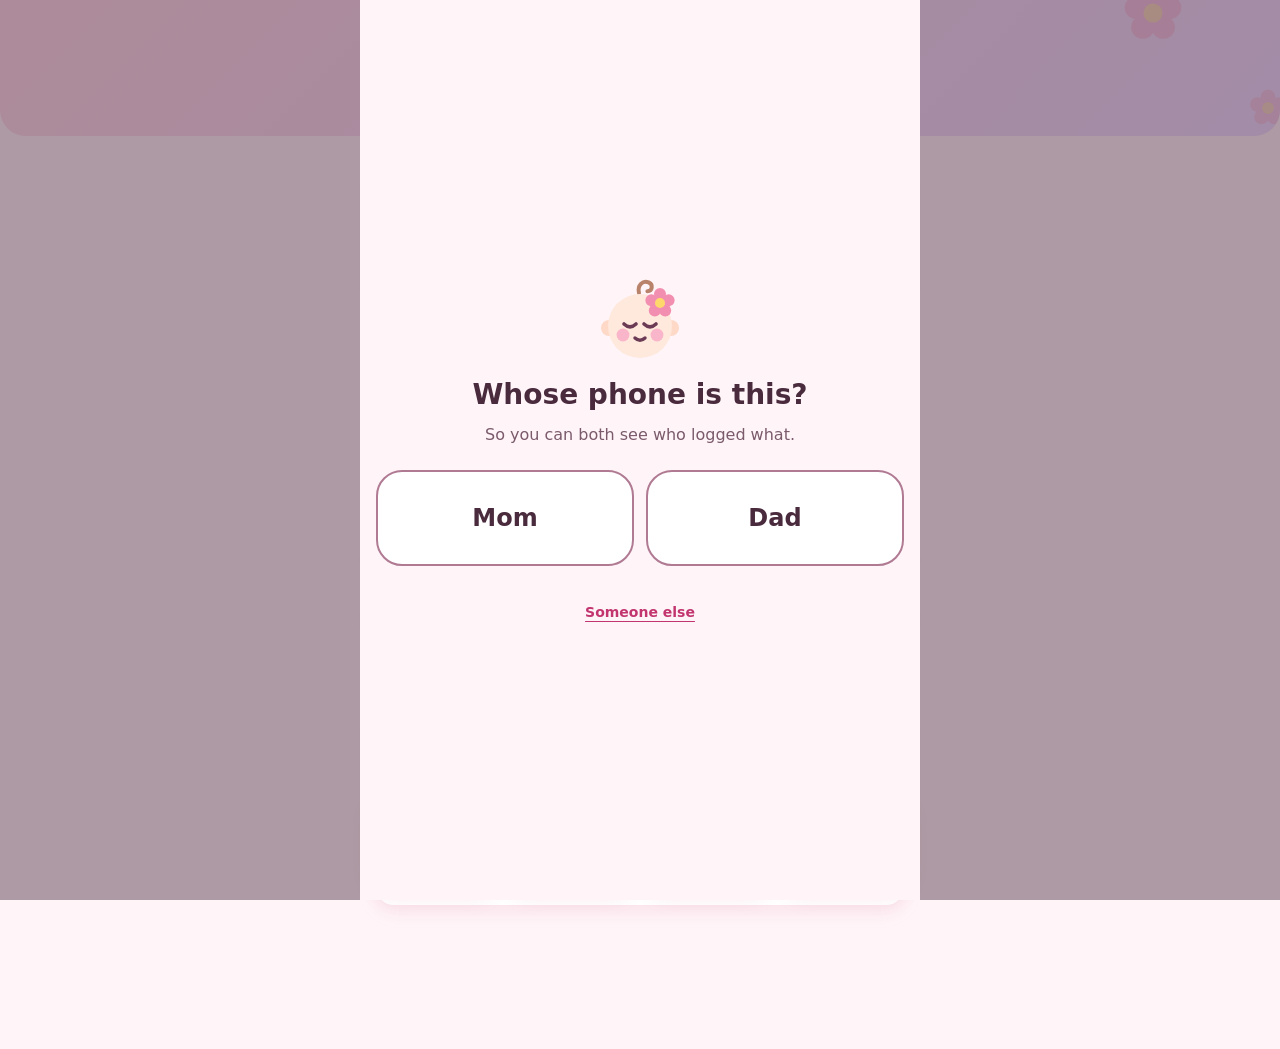
==== commit 5e734207: "A note from Dad at the top of the front page, in his words: "This girl is strong and you are amazing" ====
--- a/index.html
+++ b/index.html
@@ -93,6 +93,14 @@
 </header>
 
 <main id="main">
+  <!-- From Dad, in his words, 2026-11-24. Always the first thing on the page. -->
+  <section class="cheer" id="cheer" aria-label="A note for Mom and Dad">
+    <svg class="art cheer-deco cheer-deco-1" aria-hidden="true"><use href="#i-flower"/></svg>
+    <svg class="art cheer-deco cheer-deco-2" aria-hidden="true"><use href="#i-flower"/></svg>
+    <p class="cheer-big">This girl is strong</p>
+    <p class="cheer-line">and you are amazing parents.</p>
+    <p class="cheer-line cheer-last">You can do this!</p>
+  </section>
   <!-- Shown in Safari on an iPhone until the app is on the Home Screen. -->
   <div class="nudge" id="nudge" hidden>
     <svg class="art" aria-hidden="true"><use href="#i-flower"/></svg>
--- a/style.css
+++ b/style.css
@@ -127,6 +127,19 @@
 /* ── Front page ── */
 main { max-width: 560px; margin: 0 auto; padding: var(--s4) var(--s4) 0; }
 
+/* The note at the top of the front page. White on rose is 5.2:1; dark mode swaps both. */
+.cheer {
+  position: relative; overflow: hidden; margin-bottom: var(--s3); padding: var(--s5) var(--s5);
+  border-radius: var(--r3); background: var(--rose); color: var(--on-rose);
+  box-shadow: var(--shadow); text-align: center; text-wrap: balance;
+}
+.cheer-big { font-size: clamp(30px, 9.5vw, 40px); font-weight: 900; line-height: 1.05; letter-spacing: -0.02em; }
+.cheer-line { margin-top: var(--s2); font-size: clamp(18px, 5.4vw, 22px); font-weight: 800; line-height: 1.25; }
+.cheer-last { margin-top: var(--s1); }
+.cheer-deco { position: absolute; width: 64px; height: 64px; opacity: 0.35; pointer-events: none; }
+.cheer-deco-1 { top: -18px; left: -14px; }
+.cheer-deco-2 { bottom: -20px; right: -12px; }
+
 .nudge {
   display: flex; gap: var(--s3); align-items: flex-start;
   margin-bottom: var(--s4); padding: var(--s4);
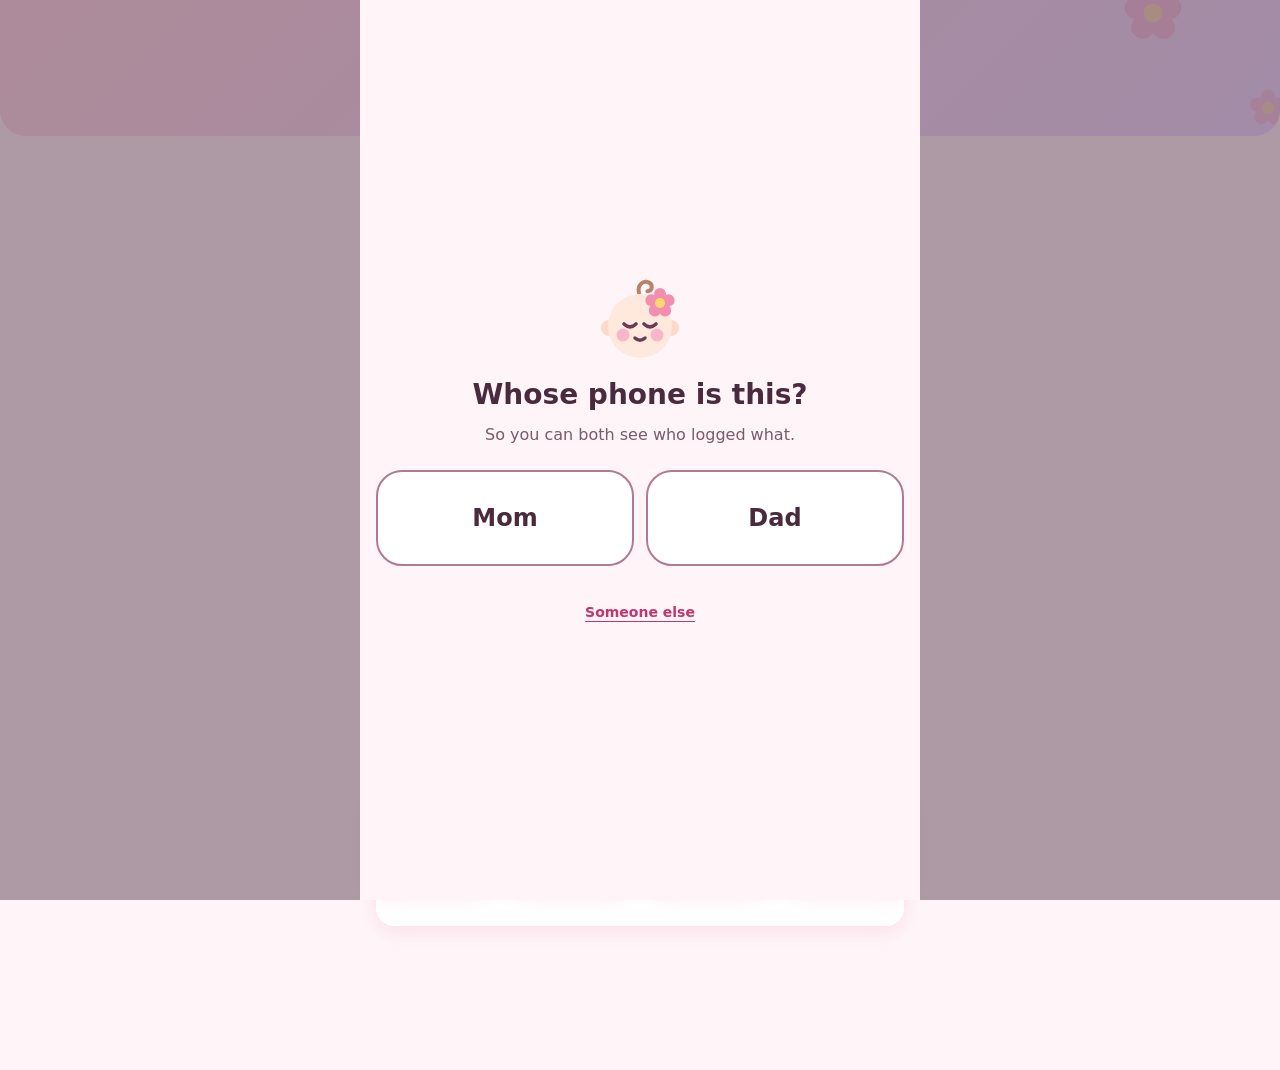
==== commit fdf3991b: "Nothing is logged until Save. A tap on Feed, Pee, Poop or Pump opens the tray with a big Save button" ====
--- a/index.html
+++ b/index.html
@@ -101,6 +101,9 @@
     <p class="cheer-line">and you are amazing parents.</p>
     <p class="cheer-line cheer-last">You can do this!</p>
   </section>
+
+  <!-- Taps that were never answered with Save or Discard. Filled in by app.js. -->
+  <div id="waiting" aria-live="polite"></div>
   <!-- Shown in Safari on an iPhone until the app is on the Home Screen. -->
   <div class="nudge" id="nudge" hidden>
     <svg class="art" aria-hidden="true"><use href="#i-flower"/></svg>
@@ -188,12 +191,13 @@
   </section>
 </main>
 
-<!-- Appears for a few seconds after a tap: undo, back-date, or add detail. Nothing here is required. -->
+<!-- Opens on a tap and stays until it is answered. Nothing is in the log until Save. The extras are optional. -->
 <aside class="tray" id="tray" hidden aria-live="polite">
   <div class="tray-head">
     <p class="tray-title" id="trayTitle"></p>
-    <button type="button" class="link-btn" id="trayUndo">Undo</button>
-  </div>
+    <button type="button" class="link-btn" id="trayDiscard">Discard</button>
+  </div>
+  <p class="tray-unsaved"><strong>Not saved yet.</strong> <span id="trayWhat"></span></p>
   <div id="traySide" hidden>
     <p class="eyebrow tray-label" id="traySideLabel">Started on</p>
     <div class="chips chips-big" role="group" aria-labelledby="traySideLabel">
@@ -247,13 +251,14 @@
     <button type="button" class="chip" data-back="30" aria-pressed="false">30 min</button>
     <button type="button" class="chip" data-back="60" aria-pressed="false">1 hour</button>
   </div>
+  <button type="button" class="btn btn-primary tray-save" id="traySave">Save</button>
   <div class="tray-foot">
-    <button type="button" class="link-btn" id="trayMore">Add a note or exact time</button>
-    <button type="button" class="link-btn" id="trayDone">Close</button>
+    <button type="button" class="link-btn" id="trayMore">Save, then add a note or exact time</button>
+    <button type="button" class="link-btn" id="trayDone">Not now</button>
   </div>
 </aside>
 
-<nav class="actions" aria-label="Log it now, one tap">
+<nav class="actions" aria-label="Log something">
   <button type="button" class="act" data-log="feed">
     <svg class="art" aria-hidden="true"><use href="#i-feed"/></svg>
     <span class="act-label">Feed</span>
@@ -391,7 +396,7 @@
   <section class="guide-step" data-step="hello" hidden>
     <svg class="art welcome-art" aria-hidden="true"><use href="#i-baby"/></svg>
     <h2 class="sheet-title" tabindex="-1">Welcome to Jubilee</h2>
-    <p class="welcome-lead">One tap logs a feed or a diaper, and you both see it. Let's put it on your phone. It takes about a minute.</p>
+    <p class="welcome-lead">Two taps log a feed or a diaper, and you both see it. Let's put it on your phone. It takes about a minute.</p>
     <button type="button" class="btn btn-primary btn-big" id="guideGo">Let's go</button>
     <button type="button" class="link-btn guide-skip" data-guide="later">Not now, just let me look</button>
   </section>
@@ -454,11 +459,11 @@
 <dialog class="sheet welcome" id="welcomeSheet" aria-labelledby="welcomeTitle">
   <svg class="art welcome-art" aria-hidden="true"><use href="#i-baby"/></svg>
   <h2 class="sheet-title" id="welcomeTitle" tabindex="-1" autofocus>Welcome to Jubilee</h2>
-  <p class="welcome-lead">Keeping track is one tap. Here's all there is to it.</p>
+  <p class="welcome-lead">Keeping track is two taps. Here's all there is to it.</p>
   <ul class="tips">
-    <li><svg class="art" aria-hidden="true"><use href="#i-feed"/></svg><span><strong>Tap Feed, Pee or Poop</strong> the moment it happens. It's saved with the time. Nothing else to fill in.</span></li>
-    <li><svg class="art" aria-hidden="true"><use href="#i-flower"/></svg><span><strong>After a Feed, tap Left or Right</strong> for the side it started on. Jubilee then tells you which side is next.</span></li>
-    <li><svg class="art" aria-hidden="true"><use href="#i-flower"/></svg><span><strong>Forgot one?</strong> Tap it now, then tap 15 min, 30 min or 1 hour.</span></li>
+    <li><svg class="art" aria-hidden="true"><use href="#i-feed"/></svg><span><strong>Tap Feed, Pee or Poop</strong> the moment it happens, <strong>then tap Save</strong>. Nothing is logged until you tap Save.</span></li>
+    <li><svg class="art" aria-hidden="true"><use href="#i-flower"/></svg><span><strong>On a Feed, tap Left or Right</strong> for the side it started on, before Save. Jubilee then tells you which side is next.</span></li>
+    <li><svg class="art" aria-hidden="true"><use href="#i-flower"/></svg><span><strong>Forgot one?</strong> Tap it now, tap 15 min, 30 min or 1 hour, then Save.</span></li>
     <li><svg class="art" aria-hidden="true"><use href="#i-baby"/></svg><span><strong>Made a mistake?</strong> Tap Undo, or tap any entry to fix or delete it.</span></li>
   </ul>
   <div class="sheet-actions">
@@ -476,7 +481,8 @@
     <h3><svg class="art" aria-hidden="true"><use href="#i-feed"/></svg>Logging</h3>
     <ol>
       <li>Tap <strong>Feed</strong>, <strong>Pee</strong> or <strong>Poop</strong> at the bottom the moment it happens.</li>
-      <li>That's it. It's saved with the time.</li>
+      <li>Tap <strong>Save</strong>. It keeps the time of your first tap. Nothing is logged until you tap Save, so a stray tap does no harm: tap <strong>Discard</strong>.</li>
+      <li>Walked away without saving? It is not lost. It waits at the top of the front page, asking to be saved or discarded.</li>
     </ol>
     <p>After a <strong>Feed</strong>, two big buttons ask which side she <strong>started on</strong>: tap <strong>Left</strong> or <strong>Right</strong> (or <strong>Bottle</strong>). One tap, no typing. The front page then tells you which side to start on next time.</p>
     <p>After a <strong>Bottle</strong> feed or a <strong>Pump</strong>, the tray asks how much. Tap <strong>oz</strong> or <strong>mL</strong> first, whichever you measure in; this phone remembers. Then tap an amount, or nudge it to the exact number. For a bottle of donor milk, tap <strong>Donor milk</strong> too.</p>
--- a/style.css
+++ b/style.css
@@ -280,6 +280,21 @@
 }
 .chip[aria-pressed="true"] { background: var(--rose); color: var(--on-rose); border-color: var(--rose); }
 .tray-foot { margin-top: var(--s1); }
+/* on a short phone the tray scrolls inside itself, so Save is always reachable */
+.tray { max-height: calc(100vh - 130px); max-height: calc(100dvh - 130px - env(safe-area-inset-bottom)); overflow-y: auto; }
+.tray-unsaved { margin-top: var(--s1); font-size: 14px; color: var(--muted); }
+.tray-unsaved strong { color: var(--ink); font-weight: 800; }
+.tray-save { width: 100%; min-height: 60px; margin-top: var(--s3); font-size: 19px; font-weight: 800; }
+
+/* A tap nobody answered: it waits here until it is saved or discarded */
+.waiting {
+  margin-bottom: var(--s3); padding: var(--s4); border-radius: var(--r2);
+  background: var(--paper); border: 2px dashed var(--rose); box-shadow: var(--shadow);
+}
+.waiting-text strong { display: block; font-size: 19px; font-weight: 800; line-height: 1.2; }
+.waiting-text span { display: block; margin-top: 2px; font-size: 14px; color: var(--muted); }
+.waiting-actions { display: grid; grid-template-columns: 1fr 1fr; gap: var(--s2); margin: var(--s3) 0 var(--s2); }
+.waiting-actions .btn { min-height: 56px; font-size: 17px; font-weight: 800; }
 .tray-label { margin-top: var(--s2); }
 /* "Started on": the one question worth asking after a feed, so it is big and comes first */
 .chips-big { grid-template-columns: repeat(3, minmax(0, 1fr)); }
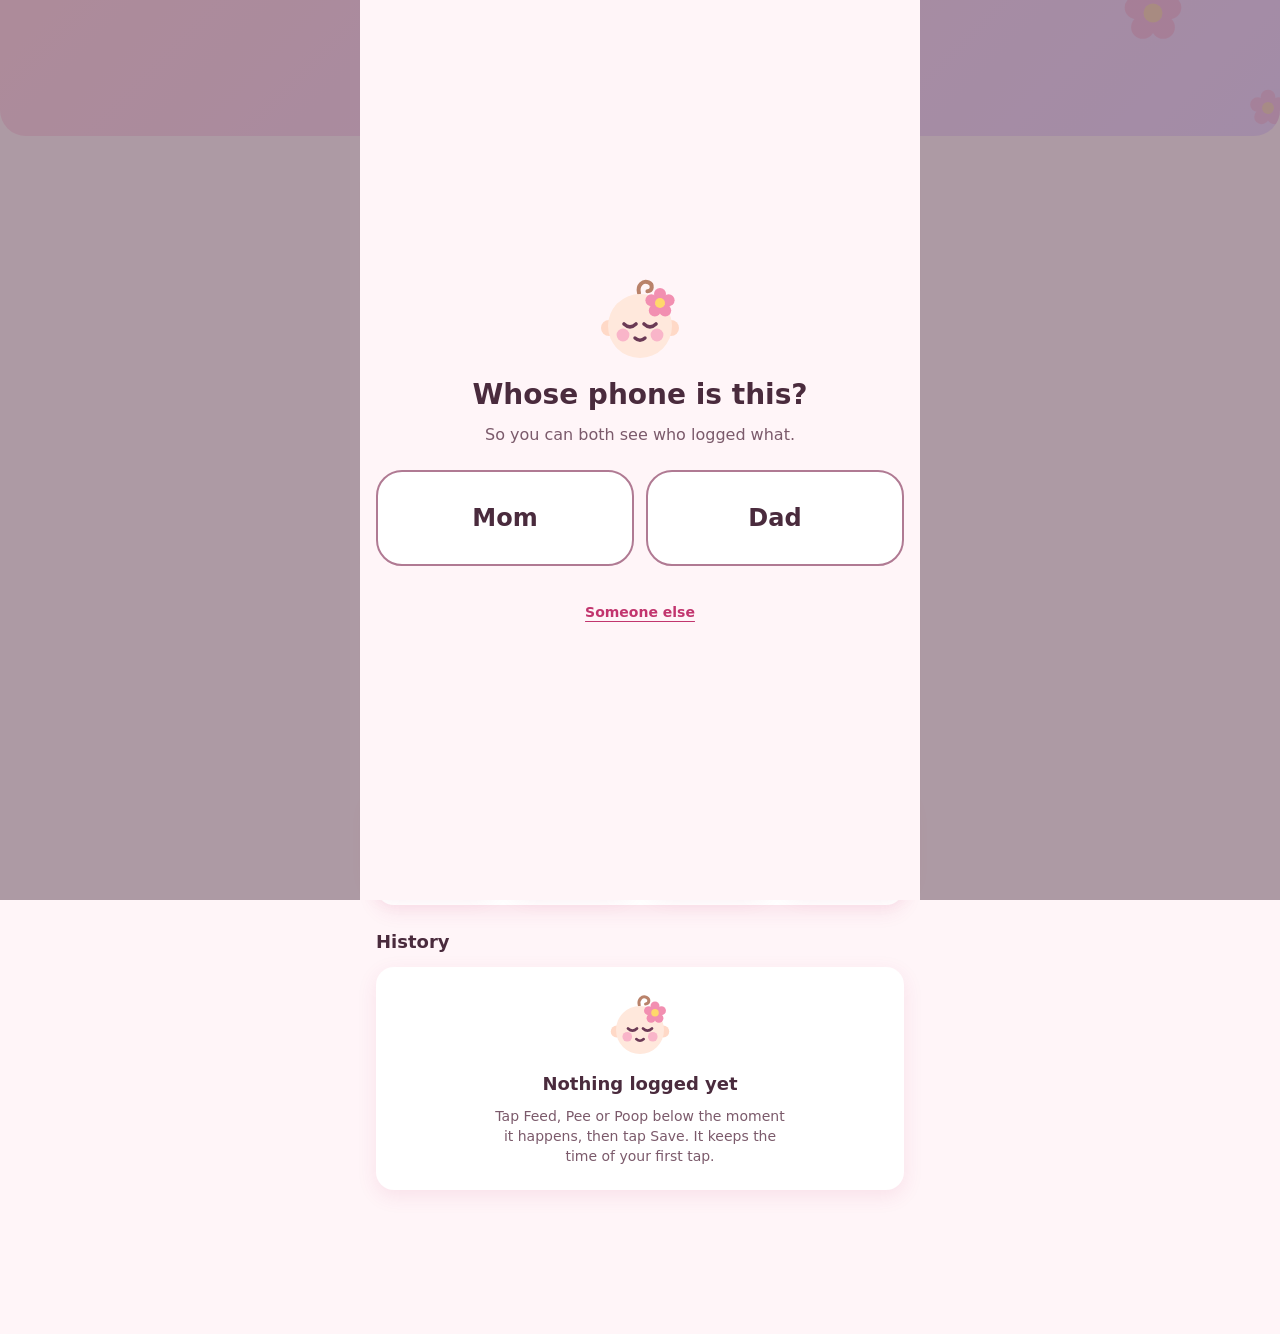
==== commit a3e31ca5: "Mom's meds: add each medicine once (two common names a tap away, or any name; optional dose; every 4" ====
--- a/index.html
+++ b/index.html
@@ -53,6 +53,15 @@
     <path d="M21.500 36q2.500 2.300 5 0" fill="none" stroke="#6B3A55" stroke-width="1.500" stroke-linecap="round"/>
     <circle cx="18" cy="35.500" r="1.600" fill="#F7A8C4" opacity=".8"/><circle cx="30" cy="35.500" r="1.600" fill="#F7A8C4" opacity=".8"/>
   </symbol>
+  <symbol id="i-pill" viewBox="0 0 48 48">
+    <g transform="rotate(-35 24 24)">
+      <rect x="8" y="15" width="32" height="18" rx="9" fill="#FFFFFF" stroke="#C77DBA" stroke-width="2"/>
+      <path d="M17 15h7v18h-7a9 9 0 0 1 0-18z" fill="#E7B3DC"/>
+    </g>
+    <circle cx="25" cy="26" r="1.500" fill="#6B3A55"/><circle cx="31" cy="22" r="1.500" fill="#6B3A55"/>
+    <path d="M26.500 30q3.200.6 4.600-2.400" fill="none" stroke="#6B3A55" stroke-width="1.500" stroke-linecap="round"/>
+    <circle cx="35.500" cy="10" r="2.200" fill="#F7A8C4"/><circle cx="40" cy="15" r="1.500" fill="#FFD86B"/>
+  </symbol>
   <symbol id="i-flower" viewBox="0 0 48 48">
     <g fill="currentColor">
       <circle cx="24" cy="12" r="8"/><circle cx="35.400" cy="20.300" r="8"/><circle cx="31" cy="33.700" r="8"/>
@@ -93,13 +102,13 @@
 </header>
 
 <main id="main">
-  <!-- From Dad, in his words, 2026-11-24. Always the first thing on the page. -->
-  <section class="cheer" id="cheer" aria-label="A note for Mom and Dad">
+  <!-- From Dad to Mom, in his words, 2026-11-24. Always the first thing on the page. -->
+  <section class="cheer" id="cheer" aria-label="A note for Mom">
     <svg class="art cheer-deco cheer-deco-1" aria-hidden="true"><use href="#i-flower"/></svg>
     <svg class="art cheer-deco cheer-deco-2" aria-hidden="true"><use href="#i-flower"/></svg>
     <p class="cheer-big">This girl is strong</p>
-    <p class="cheer-line">and you are amazing parents.</p>
-    <p class="cheer-line cheer-last">You can do this!</p>
+    <p class="cheer-line">and so are you</p>
+    <p class="cheer-line cheer-last">and don't you forget it!</p>
   </section>
 
   <!-- Taps that were never answered with Save or Discard. Filled in by app.js. -->
@@ -169,6 +178,19 @@
 
   <p class="tally"><span class="eyebrow">Last 24 hours</span> <span id="tally">0 feeds &middot; 0 pees &middot; 0 poops</span></p>
   <p class="tally tally-drank" id="intakeLine" hidden><span class="eyebrow">She drank, last 24 hours</span> <span id="intake"></span></p>
+
+  <!-- Mom's medicine. Filled in by app.js from meds.js. Stored apart from the baby's entries (meds/ in the private log). -->
+  <section class="meds" id="meds" aria-labelledby="medsHead">
+    <div class="meds-head">
+      <svg class="art" aria-hidden="true"><use href="#i-pill"/></svg>
+      <div class="meds-title">
+        <p class="eyebrow">Just for Mom</p>
+        <h2 id="medsHead">Mom's meds</h2>
+      </div>
+      <button type="button" class="btn btn-soft" id="medAdd" aria-label="Add a medicine">+ Add</button>
+    </div>
+    <div id="medList"></div>
+  </section>
 
   <p class="notice" id="notice" hidden></p>
 
@@ -337,6 +359,73 @@
   </form>
 </dialog>
 
+<!-- "Took it": nothing is logged until Save. Says so when her schedule says it is early. -->
+<dialog class="sheet" id="doseSheet" aria-labelledby="doseTitle">
+  <form method="dialog" id="doseForm" novalidate>
+    <p class="eyebrow">Mom took</p>
+    <h2 class="sheet-title" id="doseTitle" tabindex="-1" autofocus>Ibuprofen</h2>
+    <p class="dose-sub" id="doseSub"></p>
+    <p class="dose-warn" id="doseWarn" role="alert" hidden></p>
+    <fieldset class="seg seg-2">
+      <legend class="eyebrow">When did she take it</legend>
+      <label><input type="radio" name="back" value="0" checked><span>Just now</span></label>
+      <label><input type="radio" name="back" value="15"><span>15 min ago</span></label>
+      <label><input type="radio" name="back" value="30"><span>30 min ago</span></label>
+      <label><input type="radio" name="back" value="60"><span>1 hour ago</span></label>
+    </fieldset>
+    <label class="field">
+      <span class="eyebrow">Or the exact time</span>
+      <input type="datetime-local" id="doseWhen" name="when">
+      <span class="field-error" id="doseWhenError" hidden>Pick a date and time, no later than now.</span>
+    </label>
+    <div class="sheet-actions">
+      <button type="submit" class="btn btn-primary" id="doseSave">Save</button>
+      <button type="button" class="btn" id="doseCancel">Cancel</button>
+    </div>
+  </form>
+</dialog>
+
+<!-- Add a medicine, or change one: its name, dose and how often, and the doses she has taken. -->
+<dialog class="sheet" id="medSheet" aria-labelledby="medTitle">
+  <form method="dialog" id="medForm" novalidate>
+    <h2 class="sheet-title" id="medTitle" tabindex="-1" autofocus>Add a medicine</h2>
+    <div class="med-presets" id="medPresets">
+      <p class="eyebrow">Tap one, or type your own below</p>
+      <div class="med-preset-row" id="medPresetRow"></div>
+    </div>
+    <label class="field">
+      <span class="eyebrow">Name</span>
+      <input type="text" id="medName" name="medname" maxlength="60" autocomplete="off" autocapitalize="words" placeholder="Ibuprofen, iron, stool softener…">
+      <span class="field-error" id="medNameError" hidden>Give it a name, so you can tell it apart.</span>
+    </label>
+    <label class="field">
+      <span class="eyebrow">Dose (optional)</span>
+      <input type="text" id="medDose" name="meddose" maxlength="60" autocomplete="off" placeholder="600 mg, 1 tablet…">
+    </label>
+    <fieldset class="seg" id="medEvery">
+      <legend class="eyebrow">How often</legend>
+      <label><input type="radio" name="every" value="4"><span>Every 4 hrs</span></label>
+      <label><input type="radio" name="every" value="6"><span>Every 6 hrs</span></label>
+      <label><input type="radio" name="every" value="8"><span>Every 8 hrs</span></label>
+      <label><input type="radio" name="every" value="12"><span>Every 12 hrs</span></label>
+      <label><input type="radio" name="every" value="24"><span>Once a day</span></label>
+      <label><input type="radio" name="every" value="0"><span>As needed</span></label>
+      <p class="field-help seg-help">Go by her prescription or the label. Jubilee only keeps time; it never decides a dose.</p>
+      <span class="field-error seg-help" id="medEveryError" hidden>Pick how often she takes it.</span>
+    </fieldset>
+    <div class="sheet-actions">
+      <button type="submit" class="btn btn-primary" id="medSave">Add it</button>
+      <button type="button" class="btn" id="medCancel">Cancel</button>
+    </div>
+    <div id="medHistory" hidden>
+      <h3 class="sheet-sub">Doses she has taken</h3>
+      <ul class="dose-list" id="medDoses"></ul>
+      <button type="button" class="btn btn-danger" id="medRemove">Remove this medicine</button>
+      <p class="field-help">Removing it takes it off the front page. Her past doses stay in the log.</p>
+    </div>
+  </form>
+</dialog>
+
 <dialog class="sheet" id="settingsSheet" aria-labelledby="settingsTitle">
   <form method="dialog" id="settingsForm" novalidate>
     <h2 class="sheet-title" id="settingsTitle" tabindex="-1" autofocus>Settings</h2>
@@ -514,6 +603,17 @@
   </section>
 
   <section class="help-card">
+    <h3><svg class="art" aria-hidden="true"><use href="#i-pill"/></svg>Mom's meds</h3>
+    <ol>
+      <li>Tap <strong>+ Add</strong> beside <strong>Mom's meds</strong>. Pick Ibuprofen or Tylenol, or type any medicine. Add the dose if you like, and how often she takes it.</li>
+      <li>Each time she takes one, tap <strong>Took it</strong>, then <strong>Save</strong>. Took it a while ago? Tap <strong>30 min ago</strong> or pick the time.</li>
+      <li>The card then says when it is <strong>OK again</strong>, on both phones, so either of you can check at 3 AM.</li>
+    </ol>
+    <p>If it is earlier than her schedule says, the Took it screen tells you when the last one was. Jubilee only keeps time. Her prescription or the label decides the dose.</p>
+    <p>Logged one by mistake? Tap <strong>Undo</strong>, or tap the medicine's name and delete that dose. The phone does not buzz when a dose is due: set an alarm in the Clock app for that.</p>
+  </section>
+
+  <section class="help-card">
     <h3><svg class="art" aria-hidden="true"><use href="#i-flower"/></svg>Sharing with the other phone</h3>
     <p>The words under the baby's name tell you where your entries are:</p>
     <ul>
--- a/style.css
+++ b/style.css
@@ -18,6 +18,8 @@
   --pee: #EADFFF;
   --poop: #FFE3D1;
   --pump: #D9F2E6;
+  --med: #F6E3F4;
+  --ok: #186A43;          /* "OK to take now": 5.4:1 on --med */
   --bar-a: #FFD9E6;
   --bar-b: #EBDCFF;
   --petal: #F7A8C4;
@@ -44,6 +46,8 @@
     --pee: #43366A;
     --poop: #5C4031;
     --pump: #2F4D40;
+    --med: #4A2F52;
+    --ok: #8FE0B5;
     --bar-a: #4F2B40;
     --bar-b: #3D3160;
     --petal: #B8648A;
@@ -496,3 +500,54 @@
   .actions { left: 50%; right: auto; width: 560px; transform: translateX(-50%); border: 2px solid var(--cream); border-bottom: 0; border-radius: var(--r3) var(--r3) 0 0; }
   .tray { left: 50%; right: auto; width: 560px; transform: translateX(-50%); animation: none; }
 }
+
+/* ── Mom's meds ── */
+.meds { margin-top: var(--s4); padding: var(--s4); background: var(--paper); border-radius: var(--r2); box-shadow: var(--shadow); }
+.meds-head { display: flex; align-items: center; gap: var(--s3); }
+.meds-head > .art { width: 40px; height: 40px; }
+.meds-title { flex: 1 1 auto; min-width: 0; }
+.meds-title h2 { font-size: 20px; font-weight: 800; line-height: 1.2; }
+.btn.btn-soft { width: auto; min-height: 44px; margin-top: 0; padding: 0 var(--s4); border-color: var(--rose); color: var(--rose); }
+.med-list { list-style: none; margin-top: var(--s3); display: grid; gap: var(--s2); }
+.med {
+  display: grid; grid-template-columns: minmax(0, 1fr) auto; align-items: center; gap: var(--s3);
+  padding: var(--s3); border-radius: var(--r2); background: var(--med);
+}
+.med-open {
+  display: block; min-width: 0; min-height: 44px; padding: 0; border: 0; background: transparent; text-align: left;
+  border-radius: var(--r1);
+}
+.med-name { display: block; font-size: 16px; font-weight: 800; overflow-wrap: anywhere; }
+.med-name small { font-size: 14px; font-weight: 600; color: var(--muted); }
+.med-head { display: block; margin-top: 2px; font-size: 17px; font-weight: 800; line-height: 1.3; font-variant-numeric: tabular-nums; }
+.med-head svg { display: inline-block; width: 18px; height: 18px; margin-right: var(--s1); vertical-align: -3px; stroke-width: 2.4; }
+.med[data-ok="true"] .med-head { color: var(--ok); }
+.med-sub { display: block; font-size: 13px; color: var(--ink); opacity: 0.85; font-variant-numeric: tabular-nums; }
+.med-took { width: auto; min-width: 92px; padding: 0 var(--s3); min-height: 52px; margin-top: 0; font-size: 16px; font-weight: 800; }
+.med.is-logged { animation: medpop var(--slow) ease-out; }
+@keyframes medpop { 40% { transform: scale(1.02); } }
+.meds-empty { margin-top: var(--s3); padding: var(--s3) var(--s4); border: 2px dashed var(--accent); border-radius: var(--r2); font-size: 15px; color: var(--muted); }
+.meds-empty strong { display: block; color: var(--ink); font-size: 16px; margin-bottom: var(--s1); }
+.meds-empty .btn { margin-top: var(--s3); }
+
+.dose-sub { margin-top: calc(-1 * var(--s2)); font-size: 15px; color: var(--muted); }
+.dose-warn {
+  margin-top: var(--s3); padding: var(--s3) var(--s4); border-radius: var(--r2);
+  background: var(--paper); border: 2px solid var(--danger); color: var(--ink); font-size: 15px;
+}
+.dose-warn strong { color: var(--danger); display: block; }
+.med-presets { margin-top: var(--s2); }
+.med-preset-row { display: flex; flex-wrap: wrap; gap: var(--s2); margin-top: var(--s2); }
+.med-preset-row .btn { width: auto; margin-top: 0; min-height: 44px; }
+.med-preset-row .btn[aria-pressed="true"] { background: var(--rose); color: var(--on-rose); border-color: var(--rose); }
+.dose-list { list-style: none; display: grid; gap: var(--s2); }
+.dose-row {
+  display: grid; grid-template-columns: minmax(0, 1fr) auto; align-items: center; gap: var(--s3);
+  padding: var(--s2) var(--s2) var(--s2) var(--s4); background: var(--paper); border-radius: var(--r1);
+  font-variant-numeric: tabular-nums;
+}
+.dose-row small { display: block; font-size: 13px; color: var(--muted); }
+.dose-row .btn { width: auto; min-height: 44px; margin-top: 0; font-size: 14px; }
+.dose-row .btn.is-armed { background: var(--danger); color: var(--paper); border-color: var(--danger); }
+.dose-none { font-size: 14px; color: var(--muted); }
+@media (prefers-reduced-motion: reduce) { .med.is-logged { animation: none; } }
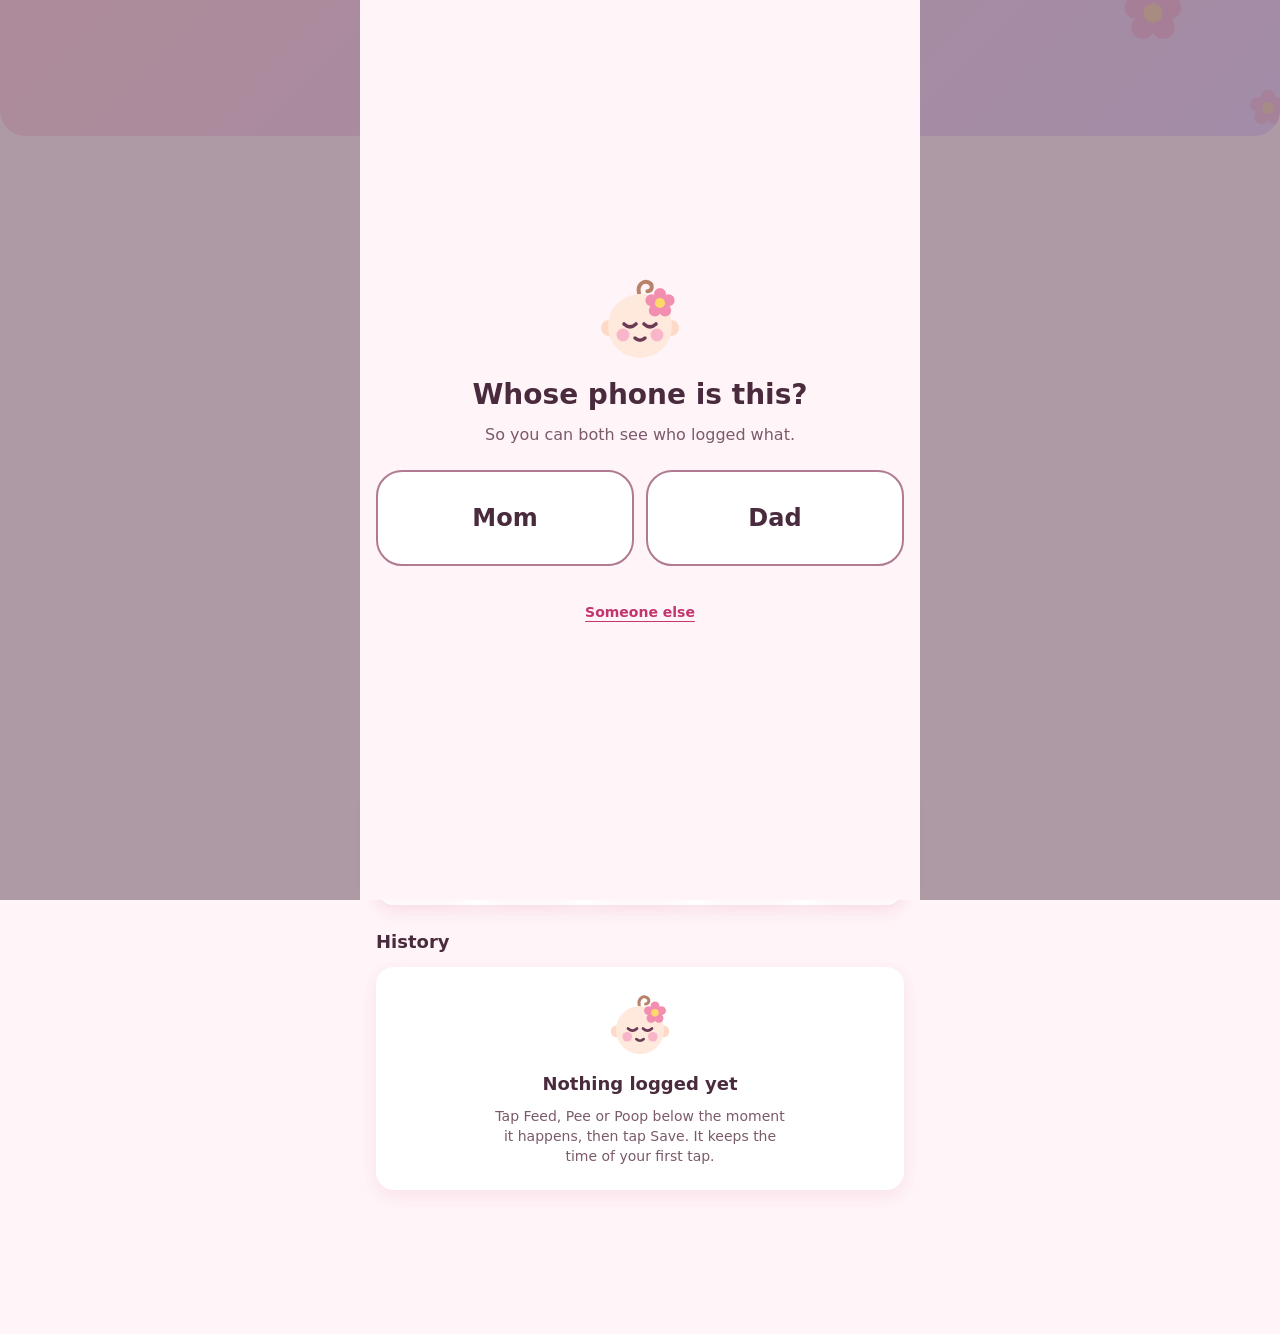
==== commit 50c14218: "A big Meds button beside Pump. With no medicine yet it opens Add a medicine; with one it goes straig" ====
--- a/index.html
+++ b/index.html
@@ -297,6 +297,10 @@
     <svg class="art" aria-hidden="true"><use href="#i-pump"/></svg>
     <span class="act-label">Pump</span>
   </button>
+  <button type="button" class="act" data-log="meds" aria-label="Mom took a medicine">
+    <svg class="art" aria-hidden="true"><use href="#i-pill"/></svg>
+    <span class="act-label">Meds</span>
+  </button>
 </nav>
 
 <dialog class="sheet" id="editSheet" aria-labelledby="editTitle">
@@ -385,6 +389,16 @@
   </form>
 </dialog>
 
+<!-- The Meds button, when she has more than one medicine: which one did she take? -->
+<dialog class="sheet" id="medPickSheet" aria-labelledby="medPickTitle">
+  <h2 class="sheet-title" id="medPickTitle" tabindex="-1" autofocus>Which did Mom take?</h2>
+  <ul class="pick-list" id="medPickList"></ul>
+  <div class="sheet-actions">
+    <button type="button" class="btn" id="medPickAdd">+ Add a medicine</button>
+    <button type="button" class="btn" id="medPickCancel">Cancel</button>
+  </div>
+</dialog>
+
 <!-- Add a medicine, or change one: its name, dose and how often, and the doses she has taken. -->
 <dialog class="sheet" id="medSheet" aria-labelledby="medTitle">
   <form method="dialog" id="medForm" novalidate>
@@ -606,7 +620,7 @@
     <h3><svg class="art" aria-hidden="true"><use href="#i-pill"/></svg>Mom's meds</h3>
     <ol>
       <li>Tap <strong>+ Add</strong> beside <strong>Mom's meds</strong>. Pick Ibuprofen or Tylenol, or type any medicine. Add the dose if you like, and how often she takes it.</li>
-      <li>Each time she takes one, tap <strong>Took it</strong>, then <strong>Save</strong>. Took it a while ago? Tap <strong>30 min ago</strong> or pick the time.</li>
+      <li>Each time she takes one, tap the big <strong>Meds</strong> button at the bottom (or <strong>Took it</strong> on the medicine), then <strong>Save</strong>. Took it a while ago? Tap <strong>30 min ago</strong> or pick the time.</li>
       <li>The card then says when it is <strong>OK again</strong>, on both phones, so either of you can check at 3 AM.</li>
     </ol>
     <p>If it is earlier than her schedule says, the Took it screen tells you when the last one was. Jubilee only keeps time. Her prescription or the label decides the dose.</p>
--- a/style.css
+++ b/style.css
@@ -245,7 +245,7 @@
 /* ── One-tap buttons ── */
 .actions {
   position: fixed; left: 0; right: 0; bottom: 0; z-index: 30;
-  display: grid; grid-template-columns: repeat(4, minmax(0, 1fr)); gap: var(--s2);
+  display: grid; grid-template-columns: repeat(5, minmax(0, 1fr)); gap: var(--s2);
   padding: var(--s2) max(var(--s2), env(safe-area-inset-right)) calc(var(--s2) + env(safe-area-inset-bottom)) max(var(--s2), env(safe-area-inset-left));
   background: var(--bg); border-top: 2px solid var(--cream);
 }
@@ -258,8 +258,9 @@
 .act[data-log="pee"] { background: var(--pee); }
 .act[data-log="poop"] { background: var(--poop); }
 .act[data-log="pump"] { background: var(--pump); }
-.act .art { width: 44px; height: 44px; }
-.act-label { font-size: 17px; font-weight: 800; }
+.act[data-log="meds"] { background: var(--med); }
+.act .art { width: 40px; height: 40px; }
+.act-label { font-size: 16px; font-weight: 800; }
 .act:active { transform: scale(0.96); }
 .act.is-logged { background: var(--rose); color: var(--on-rose); }
 
@@ -491,7 +492,7 @@
 
 @media (max-width: 350px) {
   .chip { font-size: 13px; }
-  .act-label { font-size: 16px; }
+  .act-label { font-size: 14px; }
   .bar-face { width: 44px; height: 44px; }
 }
 
@@ -551,3 +552,17 @@
 .dose-row .btn.is-armed { background: var(--danger); color: var(--paper); border-color: var(--danger); }
 .dose-none { font-size: 14px; color: var(--muted); }
 @media (prefers-reduced-motion: reduce) { .med.is-logged { animation: none; } }
+
+/* "Which did Mom take?" after the Meds button, when she has more than one */
+.pick-list { list-style: none; display: grid; gap: var(--s2); margin-top: var(--s3); }
+.pick {
+  width: 100%; display: grid; grid-template-columns: minmax(0, 1fr) auto; align-items: center; gap: var(--s3);
+  min-height: 64px; padding: var(--s3) var(--s4); border: 2px solid transparent; border-radius: var(--r2);
+  background: var(--med); text-align: left; transition: transform var(--fast) ease-out;
+}
+.pick:active { transform: scale(0.98); }
+.pick-name { display: block; font-size: 17px; font-weight: 800; overflow-wrap: anywhere; }
+.pick-name small { font-size: 14px; font-weight: 600; color: var(--muted); }
+.pick-status { display: block; font-size: 14px; font-weight: 700; font-variant-numeric: tabular-nums; }
+.pick[data-ok="true"] .pick-status { color: var(--ok); }
+.pick .line { color: var(--rose); }
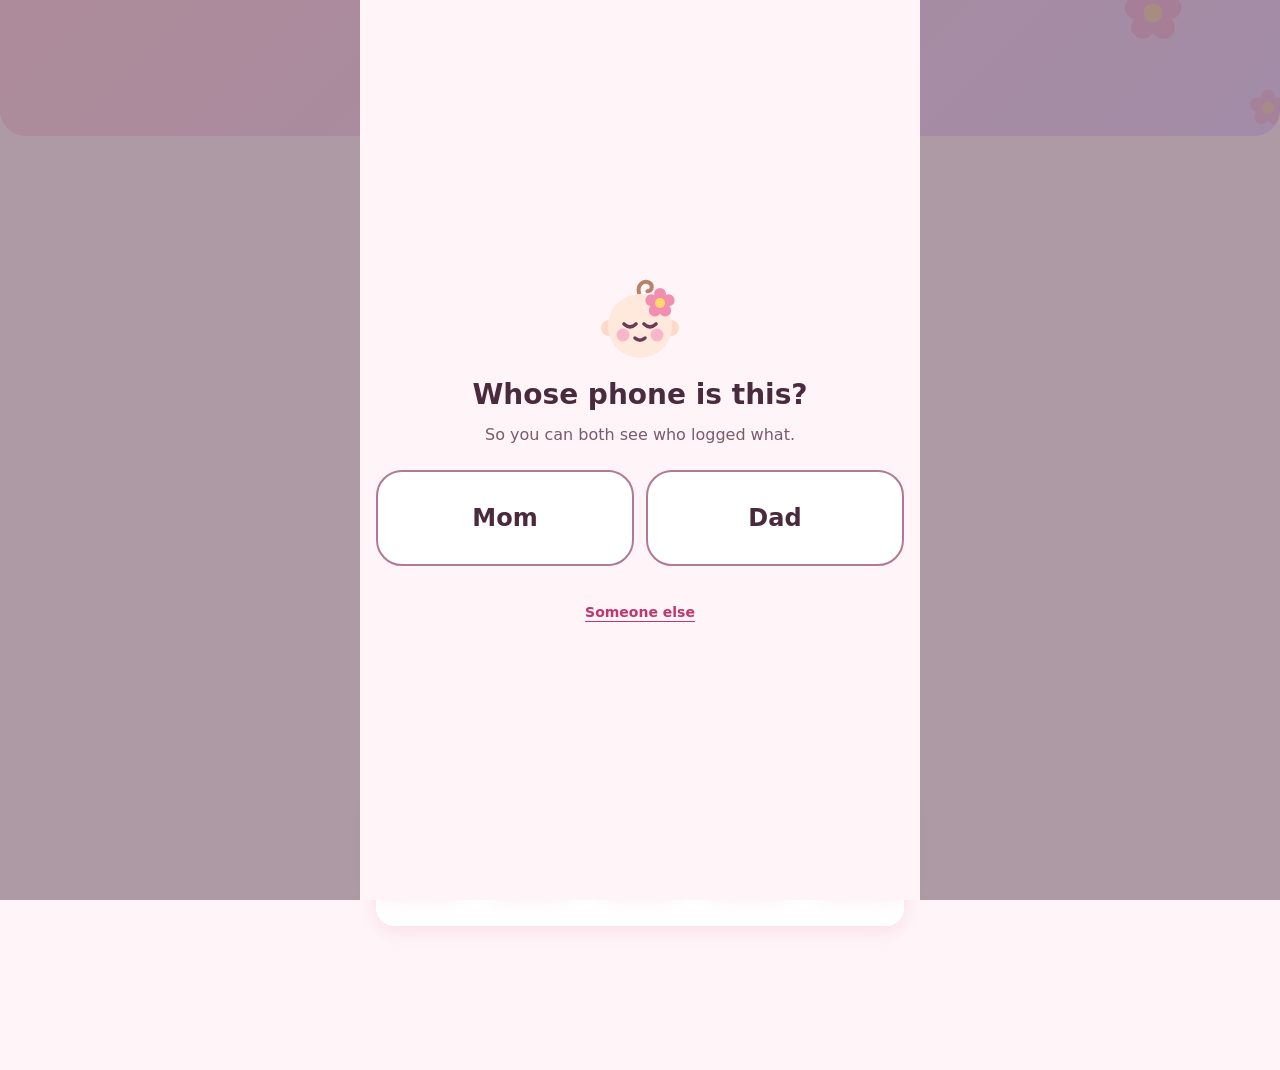
==== commit 7810a71f: "Mom's meds moves off the front screen: the Meds button opens her list as a sheet. Ready now on top; " ====
--- a/index.html
+++ b/index.html
@@ -179,19 +179,6 @@
   <p class="tally"><span class="eyebrow">Last 24 hours</span> <span id="tally">0 feeds &middot; 0 pees &middot; 0 poops</span></p>
   <p class="tally tally-drank" id="intakeLine" hidden><span class="eyebrow">She drank, last 24 hours</span> <span id="intake"></span></p>
 
-  <!-- Mom's medicine. Filled in by app.js from meds.js. Stored apart from the baby's entries (meds/ in the private log). -->
-  <section class="meds" id="meds" aria-labelledby="medsHead">
-    <div class="meds-head">
-      <svg class="art" aria-hidden="true"><use href="#i-pill"/></svg>
-      <div class="meds-title">
-        <p class="eyebrow">Just for Mom</p>
-        <h2 id="medsHead">Mom's meds</h2>
-      </div>
-      <button type="button" class="btn btn-soft" id="medAdd" aria-label="Add a medicine">+ Add</button>
-    </div>
-    <div id="medList"></div>
-  </section>
-
   <p class="notice" id="notice" hidden></p>
 
   <!-- Folded shut by default. The steps are filled in by app.js from core.js, the same text the button copies. -->
@@ -297,8 +284,9 @@
     <svg class="art" aria-hidden="true"><use href="#i-pump"/></svg>
     <span class="act-label">Pump</span>
   </button>
-  <button type="button" class="act" data-log="meds" aria-label="Mom took a medicine">
+  <button type="button" class="act" data-log="meds" id="medsBtn" aria-label="Meds">
     <svg class="art" aria-hidden="true"><use href="#i-pill"/></svg>
+    <span class="act-dot" id="medsDot" hidden aria-hidden="true"></span>
     <span class="act-label">Meds</span>
   </button>
 </nav>
@@ -363,6 +351,16 @@
   </form>
 </dialog>
 
+<!-- One earlier day, opened from its folded line in History. -->
+<dialog class="sheet" id="daySheet" aria-labelledby="dayTitle">
+  <h2 class="sheet-title" id="dayTitle" tabindex="-1" autofocus>Yesterday</h2>
+  <p class="day-sheet-count" id="dayCount"></p>
+  <p class="day-sheet-drank" id="dayDrank" hidden></p>
+  <div id="dayRows"></div>
+  <p class="field-help">Tap an entry to fix or delete it.</p>
+  <button type="button" class="btn btn-primary" id="dayClose">Done</button>
+</dialog>
+
 <!-- "Took it": nothing is logged until Save. Says so when her schedule says it is early. -->
 <dialog class="sheet" id="doseSheet" aria-labelledby="doseTitle">
   <form method="dialog" id="doseForm" novalidate>
@@ -389,14 +387,25 @@
   </form>
 </dialog>
 
-<!-- The Meds button, when she has more than one medicine: which one did she take? -->
-<dialog class="sheet" id="medPickSheet" aria-labelledby="medPickTitle">
-  <h2 class="sheet-title" id="medPickTitle" tabindex="-1" autofocus>Which did Mom take?</h2>
-  <ul class="pick-list" id="medPickList"></ul>
-  <div class="sheet-actions">
-    <button type="button" class="btn" id="medPickAdd">+ Add a medicine</button>
-    <button type="button" class="btn" id="medPickCancel">Cancel</button>
-  </div>
+<!-- The Meds button opens Mom's list: what is ready now on top, what is not yet folded into one line. Filled in by app.js from meds.js. Stored apart from the baby's entries (meds/ in the private log). -->
+<dialog class="sheet" id="medsSheet" aria-labelledby="medsTitle">
+  <p class="eyebrow">Just for Mom</p>
+  <h2 class="sheet-title" id="medsTitle" tabindex="-1" autofocus>Mom's meds</h2>
+  <p class="meds-note" id="medsNote" role="status" hidden>
+    <span id="medsNoteText"></span>
+    <button type="button" class="link-btn" id="medsNoteUndo" hidden>Undo</button>
+  </p>
+  <div id="medList"></div>
+  <button type="button" class="link-btn meds-edit" id="medsEdit">Edit my medicines</button>
+  <button type="button" class="btn btn-primary" id="medsDone">Done</button>
+</dialog>
+
+<!-- Edit my medicines: one row each, to change or remove it, and the way to add one. -->
+<dialog class="sheet" id="medManageSheet" aria-labelledby="medManageTitle">
+  <h2 class="sheet-title" id="medManageTitle" tabindex="-1" autofocus>My medicines</h2>
+  <ul class="pick-list" id="medManageList"></ul>
+  <button type="button" class="btn" id="medManageAdd">Add a medicine</button>
+  <button type="button" class="btn btn-primary" id="medManageDone">Done</button>
 </dialog>
 
 <!-- Add a medicine, or change one: its name, dose and how often, and the doses she has taken. -->
@@ -435,7 +444,7 @@
       <h3 class="sheet-sub">Doses she has taken</h3>
       <ul class="dose-list" id="medDoses"></ul>
       <button type="button" class="btn btn-danger" id="medRemove">Remove this medicine</button>
-      <p class="field-help">Removing it takes it off the front page. Her past doses stay in the log.</p>
+      <p class="field-help">Removing it takes it off Mom's list. Her past doses stay in the log.</p>
     </div>
   </form>
 </dialog>
@@ -605,7 +614,7 @@
   <section class="help-card">
     <h3><svg class="art" aria-hidden="true"><use href="#i-baby"/></svg>Fix or delete an entry</h3>
     <ol>
-      <li>Tap the entry in <strong>History</strong>.</li>
+      <li>Tap the entry in <strong>History</strong>. Earlier days are folded into one line each: tap the day first, then the entry.</li>
       <li>Change what you need and tap <strong>Save entry</strong>.</li>
       <li>To remove it, tap <strong>Delete this entry</strong>, then tap it again.</li>
     </ol>
@@ -619,8 +628,8 @@
   <section class="help-card">
     <h3><svg class="art" aria-hidden="true"><use href="#i-pill"/></svg>Mom's meds</h3>
     <ol>
-      <li>Tap <strong>+ Add</strong> beside <strong>Mom's meds</strong>. Pick Ibuprofen or Tylenol, or type any medicine. Add the dose if you like, and how often she takes it.</li>
-      <li>Each time she takes one, tap the big <strong>Meds</strong> button at the bottom (or <strong>Took it</strong> on the medicine), then <strong>Save</strong>. Took it a while ago? Tap <strong>30 min ago</strong> or pick the time.</li>
+      <li>Tap the big <strong>Meds</strong> button, then <strong>Edit my medicines</strong> and <strong>Add a medicine</strong>. Pick Ibuprofen or Tylenol, or type any medicine. Add the dose if you like, and how often she takes it.</li>
+      <li>Each time she takes one, tap the big <strong>Meds</strong> button at the bottom, then <strong>Took it</strong> on that medicine, then <strong>Save</strong>. A small dot on the button means at least one is ready. Took it a while ago? Tap <strong>30 min ago</strong> or pick the time.</li>
       <li>The card then says when it is <strong>OK again</strong>, on both phones, so either of you can check at 3 AM.</li>
     </ol>
     <p>If it is earlier than her schedule says, the Took it screen tells you when the last one was. Jubilee only keeps time. Her prescription or the label decides the dose.</p>
--- a/style.css
+++ b/style.css
@@ -250,7 +250,7 @@
   background: var(--bg); border-top: 2px solid var(--cream);
 }
 .act {
-  min-height: 104px; display: flex; flex-direction: column; align-items: center; justify-content: center; gap: var(--s1);
+  position: relative; min-height: 104px; display: flex; flex-direction: column; align-items: center; justify-content: center; gap: var(--s1);
   color: var(--ink); border: 0; border-radius: var(--r3); box-shadow: var(--shadow);
   transition: transform var(--fast) ease-out, filter var(--fast) ease-out;
 }
@@ -263,6 +263,9 @@
 .act-label { font-size: 16px; font-weight: 800; }
 .act:active { transform: scale(0.96); }
 .act.is-logged { background: var(--rose); color: var(--on-rose); }
+/* A calm dot on Meds when something is ready: no number, no movement. The button's name says it too. */
+.act-dot { position: absolute; top: 14px; right: 16px; width: 14px; height: 14px; border-radius: 50%; background: var(--rose); border: 2px solid var(--med); }
+.act.is-logged .act-dot { display: none; }
 
 /* ── Tray: the optional extras after a tap ── */
 .tray {
@@ -503,13 +506,25 @@
 }
 
 /* ── Mom's meds ── */
-.meds { margin-top: var(--s4); padding: var(--s4); background: var(--paper); border-radius: var(--r2); box-shadow: var(--shadow); }
-.meds-head { display: flex; align-items: center; gap: var(--s3); }
-.meds-head > .art { width: 40px; height: 40px; }
-.meds-title { flex: 1 1 auto; min-width: 0; }
-.meds-title h2 { font-size: 20px; font-weight: 800; line-height: 1.2; }
-.btn.btn-soft { width: auto; min-height: 44px; margin-top: 0; padding: 0 var(--s4); border-color: var(--rose); color: var(--rose); }
-.med-list { list-style: none; margin-top: var(--s3); display: grid; gap: var(--s2); }
+.med-list { list-style: none; margin-top: var(--s2); display: grid; gap: var(--s2); }
+#medList .eyebrow { margin-top: var(--s3); }
+.med-fold { margin-top: var(--s3); background: var(--paper); border-radius: var(--r2); box-shadow: var(--shadow); overflow: hidden; }
+.med-fold summary {
+  list-style: none; cursor: pointer; touch-action: manipulation;
+  display: flex; align-items: center; justify-content: space-between; gap: var(--s3);
+  min-height: 52px; padding: var(--s2) var(--s4); font-size: 15px; font-weight: 700; font-variant-numeric: tabular-nums;
+  transition: background var(--fast) ease-out;
+}
+.med-fold summary::-webkit-details-marker { display: none; }
+.med-fold summary:active { background: var(--rule); }
+.med-fold summary svg { flex: 0 0 auto; color: var(--rose); transition: transform var(--fast) ease-out; }
+.med-fold[open] summary svg { transform: rotate(180deg); }
+.med-fold .med-list { margin: 0; padding: 0 var(--s2) var(--s2); }
+.meds-note { display: flex; align-items: center; justify-content: space-between; gap: var(--s3); margin-bottom: var(--s2); padding: var(--s2) var(--s4); border-radius: var(--r2); background: var(--paper); font-size: 14px; font-weight: 700; }
+.meds-note[hidden] { display: none; }
+.meds-edit { display: block; margin: var(--s4) auto 0; }
+#medsDone, #medManageDone { margin-top: var(--s3); }
+#medManageAdd { margin-top: var(--s3); }
 .med {
   display: grid; grid-template-columns: minmax(0, 1fr) auto; align-items: center; gap: var(--s3);
   padding: var(--s3); border-radius: var(--r2); background: var(--med);
@@ -525,9 +540,7 @@
 .med[data-ok="true"] .med-head { color: var(--ok); }
 .med-sub { display: block; font-size: 13px; color: var(--ink); opacity: 0.85; font-variant-numeric: tabular-nums; }
 .med-took { width: auto; min-width: 92px; padding: 0 var(--s3); min-height: 52px; margin-top: 0; font-size: 16px; font-weight: 800; }
-.med.is-logged { animation: medpop var(--slow) ease-out; }
-@keyframes medpop { 40% { transform: scale(1.02); } }
-.meds-empty { margin-top: var(--s3); padding: var(--s3) var(--s4); border: 2px dashed var(--accent); border-radius: var(--r2); font-size: 15px; color: var(--muted); }
+.meds-empty { margin-top: var(--s2); padding: var(--s3) var(--s4); border: 2px dashed var(--accent); border-radius: var(--r2); font-size: 15px; color: var(--muted); }
 .meds-empty strong { display: block; color: var(--ink); font-size: 16px; margin-bottom: var(--s1); }
 .meds-empty .btn { margin-top: var(--s3); }
 
@@ -551,9 +564,9 @@
 .dose-row .btn { width: auto; min-height: 44px; margin-top: 0; font-size: 14px; }
 .dose-row .btn.is-armed { background: var(--danger); color: var(--paper); border-color: var(--danger); }
 .dose-none { font-size: 14px; color: var(--muted); }
-@media (prefers-reduced-motion: reduce) { .med.is-logged { animation: none; } }
-
-/* "Which did Mom take?" after the Meds button, when she has more than one */
+@media (prefers-reduced-motion: reduce) { .med-fold summary svg { transition: none; } }
+
+/* Rows in "My medicines" */
 .pick-list { list-style: none; display: grid; gap: var(--s2); margin-top: var(--s3); }
 .pick {
   width: 100%; display: grid; grid-template-columns: minmax(0, 1fr) auto; align-items: center; gap: var(--s3);
@@ -566,3 +579,27 @@
 .pick-status { display: block; font-size: 14px; font-weight: 700; font-variant-numeric: tabular-nums; }
 .pick[data-ok="true"] .pick-status { color: var(--ok); }
 .pick .line { color: var(--rose); }
+
+/* History: earlier days folded into one line each */
+.day-none { padding: var(--s3) var(--s4); background: var(--paper); border-radius: var(--r2); font-size: 14px; color: var(--muted); }
+.days { margin-top: var(--s4); }
+.days-title { padding: 0 var(--s1) var(--s2); }
+.folds { list-style: none; background: var(--paper); border-radius: var(--r2); box-shadow: var(--shadow); overflow: hidden; }
+.fold {
+  width: 100%; min-height: 60px; display: grid; grid-template-columns: minmax(0, 1fr) auto; align-items: center; gap: var(--s3);
+  padding: var(--s2) var(--s3) var(--s2) var(--s4); text-align: left;
+  background: transparent; border: 0; border-bottom: 2px solid var(--rule);
+  transition: background var(--fast) ease-out;
+}
+.folds li:last-child .fold { border-bottom: 0; }
+.fold:active { background: var(--rule); }
+.fold .line { color: var(--rose); }
+.fold-name { display: block; font-size: 16px; font-weight: 800; }
+.fold-count, .fold-drank { display: block; font-size: 13px; color: var(--muted); font-variant-numeric: tabular-nums; }
+.fold-drank { color: var(--ink); font-weight: 700; }
+#foldMore { margin-top: var(--s3); }
+.day-sheet-count { margin-top: calc(-1 * var(--s2)); font-size: 15px; color: var(--muted); font-variant-numeric: tabular-nums; }
+.day-sheet-drank { margin-top: var(--s1); font-size: 14px; font-weight: 700; font-variant-numeric: tabular-nums; }
+#dayRows { margin-top: var(--s3); }
+#daySheet .field-help { margin-top: var(--s2); }
+#daySheet #dayClose { margin-top: var(--s4); }
